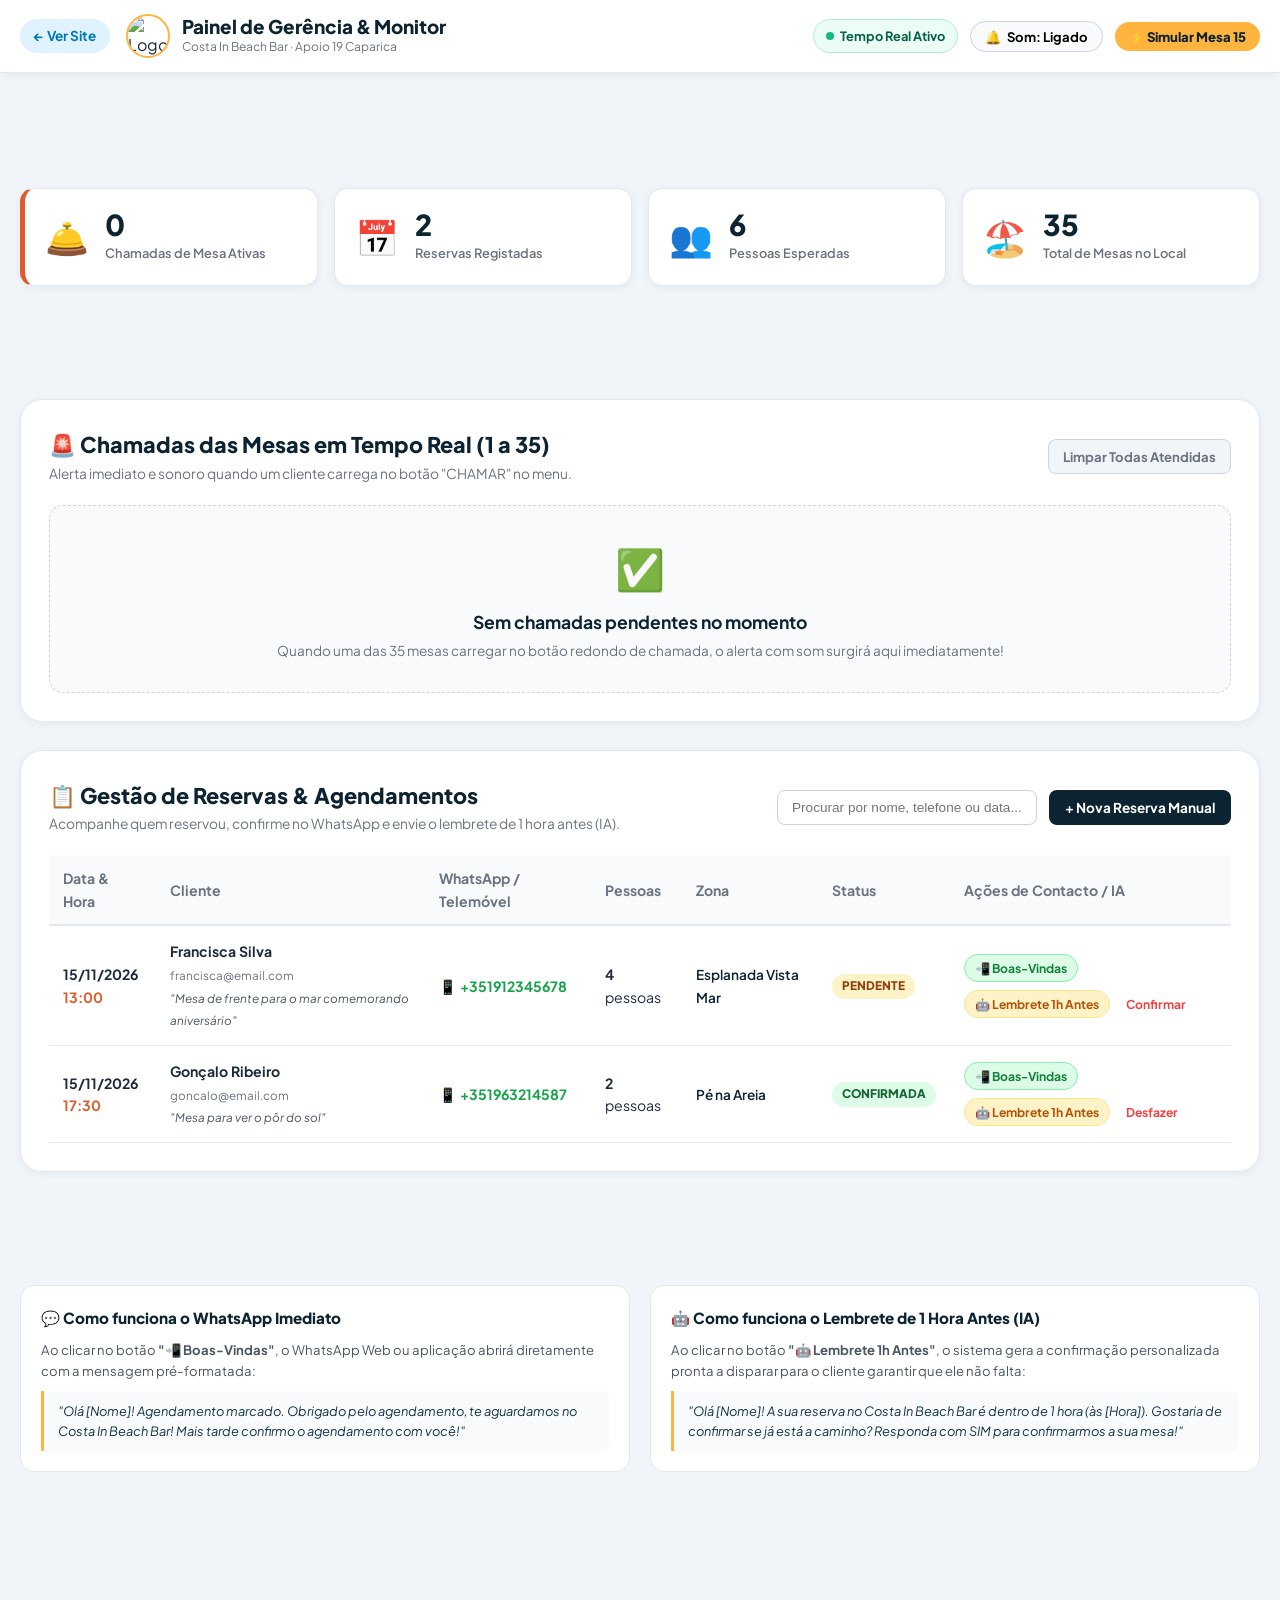
==== admin.html @ 0483ac91 "feat: landing page completa, ementa digital, reservas e painel admin em tempo real" ====
<!DOCTYPE html>
<html lang="pt">
<head>
  <meta charset="UTF-8">
  <meta name="viewport" content="width=device-width, initial-scale=1.0">
  <title>Painel do Gerente | Costa In Beach Bar</title>
  
  <link rel="preconnect" href="https://fonts.googleapis.com">
  <link rel="preconnect" href="https://fonts.gstatic.com" crossorigin>
  <link href="https://fonts.googleapis.com/css2?family=Playfair+Display:wght@700&family=Plus+Jakarta+Sans:wght@400;500;600;700;800&family=Rubik:wght@400;500;600;700&display=swap" rel="stylesheet">
  
  <link rel="stylesheet" href="style.css">
</head>
<body class="admin-body">

  <!-- ===== BARRA SUPERIOR DO ADMIN ===== -->
  <header class="admin-topbar">
    <div class="admin-container topbar-flex">
      <div class="admin-brand">
        <a href="index.html" class="admin-back-link" title="Voltar ao Site Principal">
          &larr; Ver Site
        </a>
        <div class="admin-logo-wrap">
          <img src="https://dyj6gt4964deb.cloudfront.net/images/1d1ddb83-065b-4f1d-8e0c-fffc8f2f9fbe.jpeg" alt="Logo" class="admin-logo">
          <div>
            <h1>Painel de Gerência & Monitor</h1>
            <p>Costa In Beach Bar · Apoio 19 Caparica</p>
          </div>
        </div>
      </div>

      <div class="admin-controls-right">
        <!-- Indicador de Sincronização em Tempo Real -->
        <div class="live-status-pill">
          <span class="live-dot pulse"></span>
          <span>Tempo Real Ativo</span>
        </div>

        <!-- Alternador de Som do Alarme -->
        <button id="btnToggleSound" class="btn-sound-toggle" onclick="toggleAudioAlert()">
          <span id="soundIcon">🔔</span>
          <span id="soundText">Som: Ligado</span>
        </button>

        <!-- Botão Teste Rápido de Mesa -->
        <button class="btn-test-call" onclick="simularChamadaMesa(15)">
          ⚡ Simular Mesa 15
        </button>
      </div>
    </div>
  </header>

  <!-- ===== CONTEÚDO PRINCIPAL DO ADMIN ===== -->
  <main class="admin-main">
    <div class="admin-container">

      <!-- ===== ESTATÍSTICAS RÁPIDAS ===== -->
      <section class="admin-stats-row">
        <div class="stat-card stat-alert-card">
          <div class="stat-card-icon">🛎️</div>
          <div class="stat-card-data">
            <span class="stat-card-value" id="countActiveCalls">0</span>
            <span class="stat-card-title">Chamadas de Mesa Ativas</span>
          </div>
        </div>

        <div class="stat-card">
          <div class="stat-card-icon">📅</div>
          <div class="stat-card-data">
            <span class="stat-card-value" id="countTodayReservations">0</span>
            <span class="stat-card-title">Reservas Registadas</span>
          </div>
        </div>

        <div class="stat-card">
          <div class="stat-card-icon">👥</div>
          <div class="stat-card-data">
            <span class="stat-card-value" id="countTotalPeople">0</span>
            <span class="stat-card-title">Pessoas Esperadas</span>
          </div>
        </div>

        <div class="stat-card">
          <div class="stat-card-icon">🏖️</div>
          <div class="stat-card-data">
            <span class="stat-card-value">35</span>
            <span class="stat-card-title">Total de Mesas no Local</span>
          </div>
        </div>
      </section>

      <!-- ===== MONITOR DE MESAS CHAMANDO EM TEMPO REAL ===== -->
      <section class="admin-section active-calls-section">
        <div class="admin-section-header">
          <div>
            <h2 class="admin-heading">🚨 Chamadas das Mesas em Tempo Real (1 a 35)</h2>
            <p class="admin-subheading">Alerta imediato e sonoro quando um cliente carrega no botão "CHAMAR" no menu.</p>
          </div>
          <button class="btn-clear-all" onclick="limparTodasChamadas()">Limpar Todas Atendidas</button>
        </div>

        <!-- Banner com Chamadas Ativas -->
        <div class="calls-feed" id="callsFeedContainer">
          <!-- Injetado dinamicamente via admin.js -->
          <div class="no-calls-box">
            <span class="no-calls-icon">✅</span>
            <h3>Sem chamadas pendentes no momento</h3>
            <p>Quando uma das 35 mesas carregar no botão redondo de chamada, o alerta com som surgirá aqui imediatamente!</p>
          </div>
        </div>
      </section>

      <!-- ===== GESTÃO DE RESERVAS DOS CLIENTES ===== -->
      <section class="admin-section reservations-section">
        <div class="admin-section-header">
          <div>
            <h2 class="admin-heading">📋 Gestão de Reservas & Agendamentos</h2>
            <p class="admin-subheading">Acompanhe quem reservou, confirme no WhatsApp e envie o lembrete de 1 hora antes (IA).</p>
          </div>
          
          <div class="reservations-actions-bar">
            <input type="text" id="filterReservaInput" placeholder="Procurar por nome, telefone ou data..." class="admin-search-input">
            <button class="btn-primary-admin" onclick="abrirModalNovaReserva()">+ Nova Reserva Manual</button>
          </div>
        </div>

        <div class="reservations-table-wrapper">
          <table class="admin-table">
            <thead>
              <tr>
                <th>Data & Hora</th>
                <th>Cliente</th>
                <th>WhatsApp / Telemóvel</th>
                <th>Pessoas</th>
                <th>Zona</th>
                <th>Status</th>
                <th>Ações de Contacto / IA</th>
              </tr>
            </thead>
            <tbody id="reservasTableBody">
              <!-- Injetado dinamicamente via admin.js -->
            </tbody>
          </table>
        </div>
      </section>

      <!-- ===== INFORMAÇÃO & DICAS DO SISTEMA ===== -->
      <section class="admin-tips-grid">
        <div class="tip-box">
          <h4>💬 Como funciona o WhatsApp Imediato</h4>
          <p>Ao clicar no botão <strong>"📲 Boas-Vindas"</strong>, o WhatsApp Web ou aplicação abrirá diretamente com a mensagem pré-formatada:</p>
          <div class="code-quote">
            "Olá [Nome]! Agendamento marcado. Obrigado pelo agendamento, te aguardamos no Costa In Beach Bar! Mais tarde confirmo o agendamento com você!"
          </div>
        </div>

        <div class="tip-box">
          <h4>🤖 Como funciona o Lembrete de 1 Hora Antes (IA)</h4>
          <p>Ao clicar no botão <strong>"🤖 Lembrete 1h Antes"</strong>, o sistema gera a confirmação personalizada pronta a disparar para o cliente garantir que ele não falta:</p>
          <div class="code-quote">
            "Olá [Nome]! A sua reserva no Costa In Beach Bar é dentro de 1 hora (às [Hora]). Gostaria de confirmar se já está a caminho? Responda com SIM para confirmarmos a sua mesa!"
          </div>
        </div>
      </section>

    </div>
  </main>

  <!-- MODAL: NOVA RESERVA MANUAL -->
  <div class="modal-overlay" id="modalNovaReservaManual">
    <div class="modal-dialog">
      <button class="modal-close-btn" onclick="fecharModalNovaReserva()">&times;</button>
      <div class="modal-header-icon">📝</div>
      <h3 class="modal-title">Registar Reserva Manual (Telefone/Presencial)</h3>
      <p class="modal-subtitle">Adicione os dados do cliente para registar na agenda do Costa In:</p>

      <form id="formManualReserva">
        <div class="form-group">
          <label>Nome do Cliente *</label>
          <input type="text" id="manNome" required placeholder="Ex: Francisca Silva">
        </div>
        <div class="form-row">
          <div class="form-group">
            <label>WhatsApp / Telemóvel *</label>
            <input type="tel" id="manWhatsapp" required placeholder="+351 912 345 678">
          </div>
          <div class="form-group">
            <label>Email (Opcional)</label>
            <input type="email" id="manEmail" placeholder="cliente@email.com">
          </div>
        </div>
        <div class="form-row">
          <div class="form-group">
            <label>Data *</label>
            <input type="date" id="manData" required>
          </div>
          <div class="form-group">
            <label>Hora *</label>
            <input type="time" id="manHora" required value="13:00">
          </div>
        </div>
        <div class="form-row">
          <div class="form-group">
            <label>Nº de Pessoas *</label>
            <input type="number" id="manPessoas" min="1" max="50" value="2" required>
          </div>
          <div class="form-group">
            <label>Zona / Mesa</label>
            <select id="manZona">
              <option value="Esplanada Vista Mar">Esplanada Vista Mar</option>
              <option value="Pé na Areia">Pé na Areia</option>
              <option value="Salão Interior">Salão Interior</option>
            </select>
          </div>
        </div>
        <div class="form-group">
          <label>Observações</label>
          <input type="text" id="manObs" placeholder="Ex: Mesa de canto, aniversário...">
        </div>
        <button type="submit" class="btn btn-confirm-call">Salvar Reserva</button>
      </form>
    </div>
  </div>

  <!-- Scripts -->
  <script src="admin.js"></script>
</body>
</html>
---- style.css ----
/* ============================================================
   Costa In Beach Bar & Club — Design System
   Paleta: Âmbar Dourado (#ffb43f) + Coral Gastronómico (#e05a2b) 
           + Azul Atlântico (#0c2331) + Areia Suave (#fdfbf7)
   ============================================================ */

:root {
  /* Cores Principais */
  --color-amber:        #ffb43f;
  --color-amber-hover:  #e59e2b;
  --color-amber-light:  rgba(255, 180, 63, 0.15);
  --color-coral:        #e05a2b;
  --color-coral-hover:  #c84a1e;
  --color-ocean-deep:   #0c2331;
  --color-ocean-dark:   #123547;
  --color-ocean-blue:   #0077b6;
  --color-sand:         #fdfbf7;
  --color-sand-alt:     #f4efe6;
  --color-sand-border:  #e8dfd3;
  --color-uber:         #06c167;
  --color-uber-hover:   #05a356;
  --color-danger:       #ef4444;
  --color-success:      #10b981;
  
  /* Textos */
  --text-primary:       #111827;
  --text-secondary:     #4b5563;
  --text-muted:         #6b7280;
  --text-light:         #ffffff;

  /* Tipografia */
  --font-serif:         'Playfair Display', Georgia, serif;
  --font-sans:          'Plus Jakarta Sans', 'Rubik', sans-serif;

  /* Sombras & Raios */
  --radius-sm:          8px;
  --radius-md:          14px;
  --radius-lg:          22px;
  --radius-pill:        9999px;
  --shadow-sm:          0 2px 8px rgba(12, 35, 49, 0.06);
  --shadow-md:          0 8px 24px rgba(12, 35, 49, 0.08);
  --shadow-lg:          0 16px 40px rgba(12, 35, 49, 0.12);
  --shadow-glow:        0 0 25px rgba(255, 180, 63, 0.45);

  --transition-fast:    0.2s ease;
  --transition-normal:  0.3s cubic-bezier(0.16, 1, 0.3, 1);
}

/* ============================================================
   RESET & BASE
   ============================================================ */
* {
  margin: 0;
  padding: 0;
  box-sizing: border-box;
}

html {
  scroll-behavior: smooth;
  font-size: 16px;
}

body {
  font-family: var(--font-sans);
  background-color: var(--color-sand);
  color: var(--text-primary);
  line-height: 1.6;
  -webkit-font-smoothing: antialiased;
}

.container {
  max-width: 1200px;
  margin: 0 auto;
  padding: 0 20px;
}

img {
  max-width: 100%;
  display: block;
}

a {
  text-decoration: none;
  color: inherit;
  transition: var(--transition-fast);
}

button {
  cursor: pointer;
  border: none;
  font-family: inherit;
  transition: var(--transition-fast);
}

/* ============================================================
   TOP ANNOUNCEMENT: UBER EATS
   ============================================================ */
.top-announcement {
  background: linear-gradient(90deg, #0c2331 0%, #173847 100%);
  color: var(--text-light);
  font-size: 0.85rem;
  padding: 8px 0;
  border-bottom: 2px solid var(--color-uber);
}

.announcement-content {
  display: flex;
  align-items: center;
  justify-content: center;
  flex-wrap: wrap;
  gap: 12px;
  text-align: center;
}

.delivery-badge {
  background: var(--color-uber);
  color: #ffffff;
  font-weight: 800;
  padding: 2px 10px;
  border-radius: var(--radius-pill);
  font-size: 0.75rem;
  letter-spacing: 0.5px;
}

.btn-ubereats-sm {
  background: rgba(255, 255, 255, 0.15);
  color: #ffffff;
  padding: 3px 12px;
  border-radius: var(--radius-pill);
  font-weight: 600;
  border: 1px solid rgba(255, 255, 255, 0.25);
}

.btn-ubereats-sm:hover {
  background: var(--color-uber);
  color: #ffffff;
}

/* ============================================================
   NAVBAR
   ============================================================ */
.navbar {
  position: sticky;
  top: 0;
  z-index: 1000;
  background: rgba(253, 251, 247, 0.95);
  backdrop-filter: blur(12px);
  border-bottom: 1px solid var(--color-sand-border);
  box-shadow: var(--shadow-sm);
  transition: var(--transition-fast);
}

.nav-container {
  display: flex;
  align-items: center;
  justify-content: space-between;
  height: 74px;
}

.nav-logo {
  display: flex;
  align-items: center;
  gap: 12px;
}

.logo-img {
  width: 50px;
  height: 50px;
  border-radius: 50%;
  object-fit: cover;
  border: 2px solid var(--color-amber);
  box-shadow: 0 2px 6px rgba(0,0,0,0.1);
}

.logo-text {
  display: flex;
  flex-direction: column;
}

.brand-title {
  font-family: var(--font-serif);
  font-size: 1.35rem;
  font-weight: 800;
  color: var(--color-ocean-deep);
  line-height: 1.1;
}

.brand-sub {
  font-size: 0.72rem;
  font-weight: 700;
  color: var(--color-coral);
  letter-spacing: 1px;
  text-transform: uppercase;
}

.nav-links {
  display: flex;
  align-items: center;
  gap: 24px;
}

.nav-links a {
  font-weight: 600;
  font-size: 0.92rem;
  color: var(--text-secondary);
}

.nav-links a:hover {
  color: var(--color-coral);
}

.nav-actions {
  display: flex;
  align-items: center;
  gap: 12px;
}

.btn-admin-link {
  display: flex;
  align-items: center;
  gap: 6px;
  background: var(--color-sand-alt);
  border: 1px solid var(--color-sand-border);
  padding: 8px 12px;
  border-radius: var(--radius-pill);
  font-size: 0.85rem;
  font-weight: 700;
  color: var(--color-ocean-dark);
}

.btn-admin-link:hover {
  background: var(--color-amber-light);
  border-color: var(--color-amber);
}

.mobile-menu-btn {
  display: none;
  flex-direction: column;
  gap: 5px;
  background: transparent;
  padding: 6px;
}

.mobile-menu-btn span {
  display: block;
  width: 24px;
  height: 3px;
  background: var(--color-ocean-deep);
  border-radius: 2px;
  transition: var(--transition-fast);
}

.mobile-drawer {
  display: none;
  flex-direction: column;
  padding: 20px;
  background: var(--color-sand);
  border-bottom: 2px solid var(--color-amber);
}

.mobile-drawer.open {
  display: flex;
}

.mobile-link {
  padding: 12px 0;
  font-size: 1rem;
  font-weight: 600;
  border-bottom: 1px solid var(--color-sand-border);
}

.mobile-link.uber-highlight {
  color: var(--color-uber);
  font-weight: 800;
}

.mobile-link.admin-nav-link {
  color: var(--color-ocean-blue);
}

/* ============================================================
   HERO SECTION
   ============================================================ */
.hero {
  position: relative;
  min-height: 85vh;
  display: flex;
  align-items: center;
  background: url('https://dyj6gt4964deb.cloudfront.net/images/16230ac9-dcb9-4224-a988-2d61c60b96ae.jpeg') center/cover no-repeat;
  color: var(--text-light);
  padding: 80px 0 60px;
}

.hero-overlay {
  position: absolute;
  top: 0; left: 0; right: 0; bottom: 0;
  background: linear-gradient(135deg, rgba(12, 35, 49, 0.88) 0%, rgba(18, 53, 71, 0.72) 60%, rgba(224, 90, 43, 0.45) 100%);
}

.hero-content {
  position: relative;
  z-index: 2;
  max-width: 860px;
}

.hero-tag {
  display: inline-flex;
  align-items: center;
  gap: 8px;
  background: rgba(255, 180, 63, 0.2);
  border: 1px solid var(--color-amber);
  color: var(--color-amber);
  padding: 6px 16px;
  border-radius: var(--radius-pill);
  font-size: 0.82rem;
  font-weight: 700;
  text-transform: uppercase;
  letter-spacing: 1px;
  margin-bottom: 20px;
  backdrop-filter: blur(8px);
}

.pulse-dot {
  width: 8px;
  height: 8px;
  background: var(--color-amber);
  border-radius: 50%;
  animation: pulse 1.8s infinite;
}

@keyframes pulse {
  0% { transform: scale(0.9); opacity: 0.7; }
  50% { transform: scale(1.3); opacity: 1; }
  100% { transform: scale(0.9); opacity: 0.7; }
}

.hero-title {
  font-family: var(--font-serif);
  font-size: 3.2rem;
  font-weight: 800;
  line-height: 1.15;
  margin-bottom: 20px;
  text-shadow: 0 3px 12px rgba(0,0,0,0.4);
}

.hero-desc {
  font-size: 1.18rem;
  line-height: 1.6;
  color: #f1f5f9;
  margin-bottom: 34px;
  max-width: 720px;
  text-shadow: 0 1px 4px rgba(0,0,0,0.3);
}

.hero-buttons {
  display: flex;
  align-items: center;
  flex-wrap: wrap;
  gap: 16px;
  margin-bottom: 50px;
}

.btn {
  display: inline-flex;
  align-items: center;
  justify-content: center;
  gap: 8px;
  padding: 13px 26px;
  font-size: 0.95rem;
  font-weight: 700;
  border-radius: var(--radius-pill);
  transition: var(--transition-normal);
}

.btn-primary {
  background: var(--color-amber);
  color: var(--color-ocean-deep);
  box-shadow: 0 4px 14px rgba(255, 180, 63, 0.4);
}

.btn-primary:hover {
  background: var(--color-amber-hover);
  transform: translateY(-2px);
}

.btn-hero-primary {
  background: var(--color-amber);
  color: var(--color-ocean-deep);
  font-size: 1.05rem;
  padding: 15px 32px;
  box-shadow: var(--shadow-glow);
}

.btn-hero-primary:hover {
  background: #ffc466;
  transform: translateY(-3px);
}

.btn-hero-secondary {
  background: rgba(255, 255, 255, 0.15);
  color: #ffffff;
  border: 1px solid rgba(255, 255, 255, 0.4);
  backdrop-filter: blur(8px);
}

.btn-hero-secondary:hover {
  background: rgba(255, 255, 255, 0.3);
  transform: translateY(-2px);
}

.btn-hero-uber {
  background: var(--color-uber);
  color: #ffffff;
  padding: 14px 26px;
  box-shadow: 0 4px 16px rgba(6, 193, 103, 0.4);
}

.btn-hero-uber:hover {
  background: var(--color-uber-hover);
  transform: translateY(-2px);
}

/* Quick Highlights Stats */
.hero-stats {
  display: flex;
  align-items: center;
  flex-wrap: wrap;
  gap: 24px;
  padding: 20px 24px;
  background: rgba(12, 35, 49, 0.7);
  backdrop-filter: blur(12px);
  border-radius: var(--radius-md);
  border: 1px solid rgba(255, 255, 255, 0.15);
  max-width: 820px;
}

.stat-item {
  display: flex;
  flex-direction: column;
}

.stat-number {
  font-size: 1.5rem;
  font-weight: 800;
  color: var(--color-amber);
  line-height: 1.1;
}

.stat-label {
  font-size: 0.78rem;
  color: #cbd5e1;
  font-weight: 600;
}

.stat-divider {
  width: 1px;
  height: 35px;
  background: rgba(255, 255, 255, 0.15);
}

/* ============================================================
   SEÇÕES GERAIS (Badges & Títulos)
   ============================================================ */
section {
  padding: 85px 0;
}

.section-badge {
  display: inline-block;
  background: var(--color-amber-light);
  color: var(--color-coral);
  font-weight: 800;
  font-size: 0.78rem;
  letter-spacing: 1.5px;
  padding: 4px 14px;
  border-radius: var(--radius-pill);
  margin-bottom: 12px;
}

.section-badge.badge-light {
  background: rgba(255, 180, 63, 0.25);
  color: var(--color-amber);
}

.section-title {
  font-family: var(--font-serif);
  font-size: 2.35rem;
  font-weight: 800;
  color: var(--color-ocean-deep);
  line-height: 1.2;
  margin-bottom: 14px;
}

.section-subtitle {
  font-size: 1.05rem;
  color: var(--text-secondary);
  max-width: 600px;
  margin: 0 auto;
}

.text-center {
  text-align: center;
}

/* ============================================================
   QUEM SOMOS NÓS
   ============================================================ */
.about-section {
  background: #ffffff;
}

.about-grid {
  display: grid;
  grid-template-columns: 1.1fr 0.9fr;
  gap: 50px;
  align-items: center;
}

.about-lead {
  font-size: 1.12rem;
  color: var(--color-ocean-dark);
  font-weight: 600;
  margin-bottom: 16px;
  line-height: 1.6;
}

.about-paragraph {
  font-size: 0.98rem;
  color: var(--text-secondary);
  margin-bottom: 16px;
}

.about-features {
  display: flex;
  flex-direction: column;
  gap: 16px;
  margin-top: 26px;
}

.feature-item {
  display: flex;
  align-items: flex-start;
  gap: 14px;
}

.feature-icon {
  font-size: 1.8rem;
  background: var(--color-sand);
  padding: 8px 12px;
  border-radius: var(--radius-md);
  border: 1px solid var(--color-sand-border);
}

.feature-item h4 {
  font-size: 1rem;
  font-weight: 700;
  color: var(--color-ocean-deep);
  margin-bottom: 2px;
}

.feature-item p {
  font-size: 0.88rem;
  color: var(--text-secondary);
}

.about-visual-col {
  display: flex;
  flex-direction: column;
  gap: 16px;
}

.about-card-banner {
  position: relative;
  border-radius: var(--radius-lg);
  overflow: hidden;
  box-shadow: var(--shadow-lg);
}

.about-main-photo {
  width: 100%;
  height: 320px;
  object-fit: cover;
  transition: transform 0.5s ease;
}

.about-card-banner:hover .about-main-photo {
  transform: scale(1.03);
}

.experience-badge {
  position: absolute;
  bottom: 16px;
  right: 16px;
  background: rgba(12, 35, 49, 0.9);
  backdrop-filter: blur(8px);
  color: #ffffff;
  padding: 12px 18px;
  border-radius: var(--radius-md);
  border: 1px solid var(--color-amber);
  display: flex;
  align-items: center;
  gap: 10px;
}

.badge-big {
  font-size: 2rem;
  font-weight: 800;
  color: var(--color-amber);
  line-height: 1;
}

.badge-text {
  font-size: 0.8rem;
  font-weight: 700;
  line-height: 1.2;
}

.about-mini-cards {
  display: grid;
  grid-template-columns: repeat(3, 1fr);
  gap: 12px;
}

.mini-card {
  background: var(--color-sand);
  border-radius: var(--radius-md);
  overflow: hidden;
  border: 1px solid var(--color-sand-border);
  text-align: center;
  box-shadow: var(--shadow-sm);
}

.mini-card img {
  width: 100%;
  height: 90px;
  object-fit: cover;
}

.mini-card span {
  display: block;
  font-size: 0.8rem;
  font-weight: 700;
  color: var(--color-ocean-deep);
  padding: 8px 4px;
}

/* ============================================================
   NOSSOS SERVIÇOS & EXPERIÊNCIAS
   ============================================================ */
.services-section {
  background: var(--color-sand-alt);
}

.services-grid {
  display: grid;
  grid-template-columns: repeat(auto-fit, minmax(260px, 1fr));
  gap: 24px;
  margin-top: 45px;
}

.service-card {
  background: #ffffff;
  border-radius: var(--radius-lg);
  overflow: hidden;
  box-shadow: var(--shadow-md);
  display: flex;
  flex-direction: column;
  border: 1px solid var(--color-sand-border);
  transition: transform var(--transition-normal), box-shadow var(--transition-normal);
}

.service-card:hover {
  transform: translateY(-6px);
  box-shadow: var(--shadow-lg);
}

.service-img-wrap {
  position: relative;
  height: 190px;
  overflow: hidden;
}

.service-img-wrap img {
  width: 100%;
  height: 100%;
  object-fit: cover;
  transition: transform 0.5s ease;
}

.service-card:hover .service-img-wrap img {
  transform: scale(1.06);
}

.service-tag {
  position: absolute;
  top: 12px;
  left: 12px;
  background: rgba(12, 35, 49, 0.85);
  color: #ffffff;
  font-size: 0.75rem;
  font-weight: 700;
  padding: 4px 10px;
  border-radius: var(--radius-pill);
  backdrop-filter: blur(4px);
}

.service-tag.uber-tag {
  background: var(--color-uber);
  color: #ffffff;
}

.service-info {
  padding: 22px;
  display: flex;
  flex-direction: column;
  flex: 1;
}

.service-info h3 {
  font-size: 1.15rem;
  font-weight: 800;
  color: var(--color-ocean-deep);
  margin-bottom: 8px;
}

.service-info p {
  font-size: 0.9rem;
  color: var(--text-secondary);
  margin-bottom: 16px;
  flex: 1;
}

.service-link {
  font-weight: 700;
  font-size: 0.9rem;
  color: var(--color-coral);
}

.service-link:hover {
  color: var(--color-coral-hover);
  text-decoration: underline;
}

.service-link.uber-green-link {
  color: var(--color-uber);
}

/* ============================================================
   EMENTA DIGITAL / MENU
   ============================================================ */
.menu-section {
  background: #ffffff;
}

.menu-search-wrapper {
  max-width: 580px;
  margin: 28px auto 20px;
}

.search-input-box {
  position: relative;
  display: flex;
  align-items: center;
}

.search-icon {
  position: absolute;
  left: 16px;
  font-size: 1.1rem;
}

.search-input-box input {
  width: 100%;
  padding: 14px 16px 14px 46px;
  border-radius: var(--radius-pill);
  border: 2px solid var(--color-sand-border);
  background: var(--color-sand);
  font-size: 0.95rem;
  font-family: inherit;
  transition: var(--transition-fast);
}

.search-input-box input:focus {
  outline: none;
  border-color: var(--color-amber);
  background: #ffffff;
  box-shadow: 0 0 0 4px var(--color-amber-light);
}

.category-scroll-container {
  overflow-x: auto;
  padding: 10px 0 20px;
  margin-bottom: 25px;
}

.category-tabs {
  display: flex;
  gap: 10px;
  justify-content: flex-start;
  min-width: max-content;
  padding: 0 4px;
}

.cat-pill {
  padding: 10px 20px;
  border-radius: var(--radius-pill);
  background: var(--color-sand);
  border: 1px solid var(--color-sand-border);
  color: var(--text-secondary);
  font-weight: 700;
  font-size: 0.88rem;
  white-space: nowrap;
}

.cat-pill:hover {
  background: var(--color-sand-alt);
  color: var(--color-ocean-deep);
}

.cat-pill.active {
  background: var(--color-ocean-deep);
  color: #ffffff;
  border-color: var(--color-ocean-deep);
  box-shadow: var(--shadow-sm);
}

.menu-grid {
  display: grid;
  grid-template-columns: repeat(auto-fill, minmax(320px, 1fr));
  gap: 22px;
}

.menu-item-card {
  background: #ffffff;
  border: 1px solid var(--color-sand-border);
  border-radius: var(--radius-md);
  padding: 16px;
  display: flex;
  gap: 16px;
  box-shadow: var(--shadow-sm);
  transition: transform var(--transition-fast), border-color var(--transition-fast);
}

.menu-item-card:hover {
  transform: translateY(-3px);
  border-color: var(--color-amber);
  box-shadow: var(--shadow-md);
}

.menu-item-img {
  width: 90px;
  height: 90px;
  border-radius: var(--radius-sm);
  object-fit: cover;
  flex-shrink: 0;
  background: var(--color-sand-alt);
}

.menu-item-details {
  display: flex;
  flex-direction: column;
  justify-content: space-between;
  flex: 1;
}

.menu-item-top {
  display: flex;
  justify-content: space-between;
  align-items: flex-start;
  gap: 8px;
}

.menu-item-title {
  font-size: 1.02rem;
  font-weight: 700;
  color: var(--color-ocean-deep);
  line-height: 1.25;
}

.menu-item-price {
  font-weight: 800;
  color: var(--color-coral);
  font-size: 1.05rem;
  white-space: nowrap;
}

.menu-item-desc {
  font-size: 0.84rem;
  color: var(--text-secondary);
  margin-top: 4px;
  line-height: 1.4;
}

.menu-item-footer {
  display: flex;
  align-items: center;
  justify-content: space-between;
  margin-top: 8px;
}

.menu-item-tag {
  font-size: 0.72rem;
  font-weight: 700;
  background: var(--color-sand-alt);
  color: var(--color-ocean-dark);
  padding: 2px 8px;
  border-radius: var(--radius-pill);
}

/* ============================================================
   UBER EATS BANNER
   ============================================================ */
.ubereats-banner-section {
  background: var(--color-sand);
  padding: 50px 0;
}

.ubereats-box {
  background: linear-gradient(135deg, #0c2331 0%, #173847 60%, #06c167 150%);
  color: #ffffff;
  border-radius: var(--radius-lg);
  padding: 45px;
  display: flex;
  align-items: center;
  justify-content: space-between;
  flex-wrap: wrap;
  gap: 30px;
  box-shadow: var(--shadow-lg);
  border: 2px solid rgba(6, 193, 103, 0.4);
}

.ubereats-text {
  max-width: 650px;
}

.uber-badge-inline {
  display: inline-flex;
  align-items: center;
  gap: 6px;
  background: rgba(6, 193, 103, 0.25);
  color: var(--color-uber);
  border: 1px solid var(--color-uber);
  padding: 4px 14px;
  border-radius: var(--radius-pill);
  font-size: 0.76rem;
  font-weight: 800;
  margin-bottom: 12px;
}

.uber-dot {
  width: 8px;
  height: 8px;
  background: var(--color-uber);
  border-radius: 50%;
}

.ubereats-text h2 {
  font-family: var(--font-serif);
  font-size: 2.1rem;
  font-weight: 800;
  margin-bottom: 10px;
}

.ubereats-text p {
  font-size: 1rem;
  color: #e2e8f0;
  margin-bottom: 18px;
}

.uber-perks {
  display: flex;
  flex-wrap: wrap;
  gap: 16px;
  font-size: 0.88rem;
  font-weight: 700;
  color: var(--color-amber);
}

.btn-uber-big {
  background: #ffffff;
  color: #000000;
  padding: 18px 32px;
  border-radius: var(--radius-pill);
  display: inline-flex;
  align-items: center;
  gap: 12px;
  font-size: 1.05rem;
  font-weight: 800;
  box-shadow: 0 6px 20px rgba(0,0,0,0.25);
  transition: transform var(--transition-fast), background var(--transition-fast);
}

.btn-uber-big:hover {
  background: var(--color-uber);
  color: #ffffff;
  transform: translateY(-3px);
}

.uber-logo-svg {
  height: 24px;
}

/* ============================================================
   RESERVAS
   ============================================================ */
.reservation-section {
  background: var(--color-ocean-deep);
  color: #ffffff;
  position: relative;
  overflow: hidden;
}

.reservation-wrapper {
  display: grid;
  grid-template-columns: 1fr 1.1fr;
  gap: 50px;
  align-items: center;
}

.reservation-title {
  font-family: var(--font-serif);
  font-size: 2.4rem;
  font-weight: 800;
  color: #ffffff;
  margin-bottom: 16px;
  line-height: 1.15;
}

.reservation-desc {
  font-size: 1.02rem;
  color: #cbd5e1;
  margin-bottom: 30px;
}

.reservation-perks-list {
  display: flex;
  flex-direction: column;
  gap: 18px;
}

.r-perk {
  display: flex;
  align-items: flex-start;
  gap: 14px;
}

.r-icon {
  font-size: 1.8rem;
  background: rgba(255, 255, 255, 0.1);
  padding: 8px 12px;
  border-radius: var(--radius-md);
}

.r-perk strong {
  display: block;
  font-size: 1rem;
  color: var(--color-amber);
  margin-bottom: 2px;
}

.r-perk p {
  font-size: 0.88rem;
  color: #94a3b8;
}

/* Formulário de Reserva */
.reservation-form {
  background: #ffffff;
  color: var(--text-primary);
  padding: 36px;
  border-radius: var(--radius-lg);
  box-shadow: var(--shadow-lg);
  border: 2px solid var(--color-amber);
}

.form-title {
  font-family: var(--font-serif);
  font-size: 1.5rem;
  font-weight: 800;
  color: var(--color-ocean-deep);
  margin-bottom: 20px;
}

.form-group {
  margin-bottom: 16px;
  display: flex;
  flex-direction: column;
}

.form-row {
  display: grid;
  grid-template-columns: 1fr 1fr;
  gap: 14px;
}

.form-group label {
  font-size: 0.85rem;
  font-weight: 700;
  color: var(--color-ocean-deep);
  margin-bottom: 6px;
}

.form-group input,
.form-group select,
.form-group textarea {
  padding: 12px 14px;
  border: 1.5px solid var(--color-sand-border);
  border-radius: var(--radius-sm);
  font-size: 0.92rem;
  font-family: inherit;
  background: var(--color-sand);
  transition: border-color var(--transition-fast);
}

.form-group input:focus,
.form-group select:focus,
.form-group textarea:focus {
  outline: none;
  border-color: var(--color-amber);
  background: #ffffff;
  box-shadow: 0 0 0 3px var(--color-amber-light);
}

.field-hint {
  font-size: 0.72rem;
  color: var(--text-muted);
  margin-top: 4px;
}

.btn-submit-reserva {
  width: 100%;
  padding: 16px;
  background: var(--color-amber);
  color: var(--color-ocean-deep);
  font-size: 1.05rem;
  font-weight: 800;
  border-radius: var(--radius-pill);
  box-shadow: 0 4px 14px rgba(255, 180, 63, 0.4);
  margin-top: 8px;
}

.btn-submit-reserva:hover {
  background: var(--color-amber-hover);
  transform: translateY(-2px);
}

.form-footer-notice {
  font-size: 0.75rem;
  color: var(--text-muted);
  text-align: center;
  margin-top: 10px;
}

/* ============================================================
   LOCALIZAÇÃO, MAPA & WI-FI
   ============================================================ */
.location-section {
  background: #ffffff;
}

.location-grid {
  display: grid;
  grid-template-columns: repeat(auto-fit, minmax(300px, 1fr));
  gap: 24px;
}

.location-card {
  background: var(--color-sand);
  padding: 30px;
  border-radius: var(--radius-lg);
  border: 1px solid var(--color-sand-border);
  box-shadow: var(--shadow-sm);
  display: flex;
  flex-direction: column;
}

.location-icon {
  font-size: 2rem;
  margin-bottom: 12px;
}

.location-card h3 {
  font-size: 1.25rem;
  font-weight: 800;
  color: var(--color-ocean-deep);
  margin-bottom: 10px;
}

.location-address {
  font-size: 0.92rem;
  color: var(--text-secondary);
  margin-bottom: 20px;
  line-height: 1.5;
}

.btn-outline-map {
  display: inline-block;
  padding: 10px 18px;
  border: 1.5px solid var(--color-ocean-deep);
  border-radius: var(--radius-pill);
  font-weight: 700;
  font-size: 0.88rem;
  color: var(--color-ocean-deep);
  align-self: flex-start;
  margin-top: auto;
}

.btn-outline-map:hover {
  background: var(--color-ocean-deep);
  color: #ffffff;
}

/* Card Especial do Wi-Fi */
.wifi-highlight-card {
  background: linear-gradient(135deg, #fef8f0 0%, #faecd7 100%);
  border: 2px dashed var(--color-amber);
}

.wifi-box {
  background: #ffffff;
  padding: 14px 18px;
  border-radius: var(--radius-md);
  margin: 14px 0;
  border: 1px solid var(--color-sand-border);
  display: flex;
  align-items: center;
  justify-content: space-between;
  gap: 10px;
}

.wifi-label {
  font-size: 0.8rem;
  font-weight: 700;
  color: var(--text-muted);
}

.wifi-code {
  font-size: 1.25rem;
  font-weight: 800;
  color: var(--color-coral);
  letter-spacing: 1px;
}

.btn-copy-wifi {
  background: var(--color-amber);
  color: var(--color-ocean-deep);
  padding: 6px 12px;
  border-radius: var(--radius-sm);
  font-size: 0.8rem;
  font-weight: 700;
}

.btn-copy-wifi:hover {
  background: var(--color-amber-hover);
}

.wifi-copied-msg {
  display: none;
  font-size: 0.8rem;
  font-weight: 700;
  color: var(--color-success);
}

.hours-list {
  list-style: none;
  font-size: 0.92rem;
  color: var(--text-secondary);
  display: flex;
  flex-direction: column;
  gap: 8px;
}

.hours-list li {
  display: flex;
  justify-content: space-between;
}

.kitchen-note {
  margin-top: 10px;
  font-size: 0.8rem;
  color: var(--color-coral);
  font-weight: 700;
}

/* ============================================================
   RODAPÉ PRINCIPAL
   ============================================================ */
.footer-main {
  background: var(--color-ocean-deep);
  color: #ffffff;
  padding-top: 60px;
}

.footer-container {
  display: grid;
  grid-template-columns: 1.5fr 1fr 1fr;
  gap: 40px;
  padding-bottom: 40px;
  border-bottom: 1px solid rgba(255, 255, 255, 0.1);
}

.footer-logo {
  display: flex;
  align-items: center;
  gap: 14px;
}

.footer-logo-img {
  width: 60px;
  height: 60px;
  border-radius: 50%;
  border: 2px solid var(--color-amber);
}

.footer-logo h3 {
  font-family: var(--font-serif);
  font-size: 1.3rem;
  font-weight: 800;
  color: #ffffff;
}

.footer-logo p {
  font-size: 0.84rem;
  color: #94a3b8;
}

.footer-links h4,
.footer-admin-box h4 {
  font-size: 1rem;
  font-weight: 800;
  color: var(--color-amber);
  margin-bottom: 14px;
}

.footer-links ul {
  list-style: none;
  display: flex;
  flex-direction: column;
  gap: 8px;
}

.footer-links a {
  color: #cbd5e1;
  font-size: 0.88rem;
}

.footer-links a:hover {
  color: var(--color-amber);
}

.footer-admin-box p {
  font-size: 0.84rem;
  color: #94a3b8;
  margin-bottom: 12px;
}

.btn-footer-admin {
  display: inline-flex;
  align-items: center;
  gap: 8px;
  background: rgba(255, 255, 255, 0.1);
  color: #ffffff;
  padding: 10px 18px;
  border-radius: var(--radius-pill);
  font-size: 0.85rem;
  font-weight: 700;
  border: 1px solid rgba(255, 255, 255, 0.2);
}

.btn-footer-admin:hover {
  background: var(--color-amber);
  color: var(--color-ocean-deep);
  border-color: var(--color-amber);
}

.footer-bottom {
  background: #081720;
  padding: 18px 0;
  font-size: 0.8rem;
  color: #64748b;
}

.footer-bottom-flex {
  display: flex;
  justify-content: space-between;
  align-items: center;
  flex-wrap: wrap;
  gap: 12px;
}

/* ============================================================
   BOTÃO FLUTUANTE REDONDO: "CHAMAR GARÇOM"
   ============================================================ */
.floating-call-container {
  position: fixed;
  bottom: 28px;
  right: 28px;
  z-index: 999;
}

.btn-round-call {
  position: relative;
  width: 74px;
  height: 74px;
  border-radius: 50%;
  background: linear-gradient(135deg, #ffb43f 0%, #e05a2b 100%);
  color: #ffffff;
  display: flex;
  flex-direction: column;
  align-items: center;
  justify-content: center;
  box-shadow: 0 10px 25px rgba(224, 90, 43, 0.5);
  transition: transform 0.25s cubic-bezier(0.175, 0.885, 0.32, 1.275);
}

.btn-round-call:hover {
  transform: scale(1.1);
}

.bell-wave {
  position: absolute;
  top: -6px; left: -6px; right: -6px; bottom: -6px;
  border-radius: 50%;
  border: 2px solid var(--color-amber);
  animation: bellPulse 2s infinite;
  pointer-events: none;
}

@keyframes bellPulse {
  0% { transform: scale(1); opacity: 0.9; }
  100% { transform: scale(1.4); opacity: 0; }
}

.call-icon {
  font-size: 1.6rem;
  line-height: 1;
}

.call-text {
  font-size: 0.62rem;
  font-weight: 900;
  letter-spacing: 0.8px;
  margin-top: 2px;
}

/* ============================================================
   MODAIS
   ============================================================ */
.modal-overlay {
  display: none;
  position: fixed;
  top: 0; left: 0; right: 0; bottom: 0;
  background: rgba(12, 35, 49, 0.75);
  backdrop-filter: blur(6px);
  z-index: 2000;
  align-items: center;
  justify-content: center;
  padding: 20px;
}

.modal-dialog {
  background: #ffffff;
  width: 100%;
  max-width: 520px;
  border-radius: var(--radius-lg);
  padding: 30px;
  box-shadow: var(--shadow-lg);
  position: relative;
  max-height: 90vh;
  overflow-y: auto;
  text-align: center;
  border: 2px solid var(--color-amber);
}

.modal-close-btn {
  position: absolute;
  top: 16px;
  right: 18px;
  font-size: 1.8rem;
  background: transparent;
  color: var(--text-muted);
  line-height: 1;
}

.modal-close-btn:hover {
  color: var(--color-coral);
}

.modal-header-icon {
  font-size: 2.5rem;
  margin-bottom: 8px;
}

.modal-title {
  font-family: var(--font-serif);
  font-size: 1.45rem;
  font-weight: 800;
  color: var(--color-ocean-deep);
  margin-bottom: 6px;
}

.modal-subtitle {
  font-size: 0.9rem;
  color: var(--text-secondary);
  margin-bottom: 20px;
}

/* Seletor de Mesas (1 a 35) */
.modal-label {
  display: block;
  font-size: 0.85rem;
  font-weight: 700;
  color: var(--color-ocean-deep);
  margin-bottom: 10px;
  text-align: left;
}

.table-grid {
  display: grid;
  grid-template-columns: repeat(7, 1fr);
  gap: 6px;
  max-height: 180px;
  overflow-y: auto;
  padding: 8px;
  background: var(--color-sand);
  border-radius: var(--radius-md);
  border: 1px solid var(--color-sand-border);
  margin-bottom: 12px;
}

.table-chip {
  padding: 8px 4px;
  background: #ffffff;
  border: 1.5px solid var(--color-sand-border);
  border-radius: var(--radius-sm);
  font-size: 0.85rem;
  font-weight: 700;
  color: var(--color-ocean-deep);
}

.table-chip:hover {
  border-color: var(--color-amber);
  background: var(--color-sand-alt);
}

.table-chip.selected {
  background: var(--color-amber);
  color: var(--color-ocean-deep);
  border-color: var(--color-coral);
  box-shadow: 0 0 10px rgba(255, 180, 63, 0.6);
}

.table-selected-display {
  font-size: 0.95rem;
  font-weight: 800;
  color: var(--color-coral);
  margin-bottom: 16px;
}

.modal-reason-group {
  text-align: left;
}

.modal-select {
  width: 100%;
  padding: 12px;
  border-radius: var(--radius-sm);
  border: 1.5px solid var(--color-sand-border);
  font-size: 0.95rem;
  font-family: inherit;
  background: var(--color-sand);
}

.btn-confirm-call {
  width: 100%;
  padding: 15px;
  background: linear-gradient(135deg, #ffb43f 0%, #e05a2b 100%);
  color: #ffffff;
  font-weight: 800;
  font-size: 1.05rem;
  border-radius: var(--radius-pill);
  box-shadow: 0 6px 18px rgba(224, 90, 43, 0.4);
  margin-top: 14px;
}

.btn-confirm-call:hover {
  transform: translateY(-2px);
}

.call-success-box {
  padding: 20px 0;
}

.success-checkmark {
  font-size: 3rem;
  display: block;
  margin-bottom: 10px;
}

.call-success-box h4 {
  font-size: 1.3rem;
  font-weight: 800;
  color: var(--color-success);
  margin-bottom: 8px;
}

.btn-close-success {
  background: var(--color-ocean-deep);
  color: #ffffff;
  padding: 10px 24px;
  border-radius: var(--radius-pill);
  font-weight: 700;
  margin-top: 16px;
}

/* Modal Confirmação de Reserva */
.reserva-summary-box {
  background: var(--color-sand);
  border-radius: var(--radius-md);
  padding: 16px;
  border: 1px solid var(--color-sand-border);
  margin: 16px 0;
  text-align: left;
  font-size: 0.9rem;
}

.reserva-summary-box p {
  margin-bottom: 6px;
}

.whatsapp-prompt-box {
  background: #f0fdf4;
  border: 1.5px dashed var(--color-success);
  border-radius: var(--radius-md);
  padding: 16px;
  margin-bottom: 16px;
}

.whatsapp-note {
  font-size: 0.88rem;
  font-weight: 600;
  color: #166534;
  margin-bottom: 12px;
}

.btn-whatsapp-direct {
  display: inline-flex;
  align-items: center;
  justify-content: center;
  gap: 8px;
  background: #25D366;
  color: #ffffff;
  padding: 12px 20px;
  border-radius: var(--radius-pill);
  font-weight: 800;
  font-size: 0.95rem;
  box-shadow: 0 4px 12px rgba(37, 211, 102, 0.35);
}

.btn-whatsapp-direct:hover {
  background: #1ebc59;
}

.btn-close-modal-alt {
  background: transparent;
  color: var(--text-muted);
  font-weight: 700;
  padding: 8px 16px;
}

/* ============================================================
   ESTILOS ESPECÍFICOS DO PAINEL ADMIN (admin.html)
   ============================================================ */
.admin-body {
  background-color: #f1f5f9;
  color: #1e293b;
}

.admin-container {
  max-width: 1280px;
  margin: 0 auto;
  padding: 0 20px;
}

.admin-topbar {
  background: #ffffff;
  border-bottom: 1px solid #e2e8f0;
  box-shadow: var(--shadow-sm);
  padding: 14px 0;
  position: sticky;
  top: 0;
  z-index: 100;
}

.topbar-flex {
  display: flex;
  align-items: center;
  justify-content: space-between;
  flex-wrap: wrap;
  gap: 16px;
}

.admin-brand {
  display: flex;
  align-items: center;
  gap: 16px;
}

.admin-back-link {
  font-size: 0.85rem;
  font-weight: 700;
  color: var(--color-ocean-blue);
  background: #e0f2fe;
  padding: 6px 14px;
  border-radius: var(--radius-pill);
}

.admin-back-link:hover {
  background: #bae6fd;
}

.admin-logo-wrap {
  display: flex;
  align-items: center;
  gap: 12px;
}

.admin-logo {
  width: 44px;
  height: 44px;
  border-radius: 50%;
  border: 2px solid var(--color-amber);
}

.admin-logo-wrap h1 {
  font-size: 1.18rem;
  font-weight: 800;
  color: var(--color-ocean-deep);
  line-height: 1.1;
}

.admin-logo-wrap p {
  font-size: 0.75rem;
  color: var(--text-muted);
}

.admin-controls-right {
  display: flex;
  align-items: center;
  gap: 12px;
}

.live-status-pill {
  display: flex;
  align-items: center;
  gap: 6px;
  background: #ecfdf5;
  color: #065f46;
  border: 1px solid #a7f3d0;
  padding: 6px 12px;
  border-radius: var(--radius-pill);
  font-size: 0.8rem;
  font-weight: 700;
}

.live-dot {
  width: 8px;
  height: 8px;
  border-radius: 50%;
  background: var(--color-success);
}

.btn-sound-toggle {
  background: #f8fafc;
  border: 1px solid #cbd5e1;
  padding: 6px 14px;
  border-radius: var(--radius-pill);
  font-size: 0.82rem;
  font-weight: 700;
  display: flex;
  align-items: center;
  gap: 6px;
}

.btn-test-call {
  background: var(--color-amber);
  color: var(--color-ocean-deep);
  padding: 6px 14px;
  border-radius: var(--radius-pill);
  font-size: 0.82rem;
  font-weight: 800;
}

.btn-test-call:hover {
  background: var(--color-amber-hover);
}

.admin-main {
  padding: 30px 0 60px;
}

/* Stat Cards */
.admin-stats-row {
  display: grid;
  grid-template-columns: repeat(auto-fit, minmax(220px, 1fr));
  gap: 16px;
  margin-bottom: 28px;
}

.stat-card {
  background: #ffffff;
  padding: 20px;
  border-radius: var(--radius-md);
  border: 1px solid #e2e8f0;
  box-shadow: var(--shadow-sm);
  display: flex;
  align-items: center;
  gap: 16px;
}

.stat-alert-card {
  border-left: 5px solid var(--color-coral);
}

.stat-card-icon {
  font-size: 2.2rem;
}

.stat-card-value {
  display: block;
  font-size: 1.8rem;
  font-weight: 800;
  color: var(--color-ocean-deep);
  line-height: 1;
}

.stat-card-title {
  font-size: 0.8rem;
  color: var(--text-muted);
  font-weight: 600;
}

/* Admin Sections */
.admin-section {
  background: #ffffff;
  border-radius: var(--radius-lg);
  padding: 28px;
  border: 1px solid #e2e8f0;
  box-shadow: var(--shadow-sm);
  margin-bottom: 28px;
}

.admin-section-header {
  display: flex;
  align-items: center;
  justify-content: space-between;
  flex-wrap: wrap;
  gap: 16px;
  margin-bottom: 20px;
}

.admin-heading {
  font-size: 1.35rem;
  font-weight: 800;
  color: var(--color-ocean-deep);
}

.admin-subheading {
  font-size: 0.86rem;
  color: var(--text-muted);
}

.btn-clear-all {
  background: #f1f5f9;
  color: var(--text-muted);
  border: 1px solid #cbd5e1;
  padding: 8px 14px;
  border-radius: var(--radius-sm);
  font-size: 0.82rem;
  font-weight: 700;
}

.btn-clear-all:hover {
  background: #e2e8f0;
  color: var(--text-primary);
}

/* Feed de Chamadas Ativas */
.calls-feed {
  display: flex;
  flex-direction: column;
  gap: 14px;
}

.call-alert-banner {
  background: linear-gradient(135deg, #fff7ed 0%, #ffedd5 100%);
  border: 2px solid var(--color-coral);
  border-left: 8px solid var(--color-coral);
  border-radius: var(--radius-md);
  padding: 18px 22px;
  display: flex;
  align-items: center;
  justify-content: space-between;
  flex-wrap: wrap;
  gap: 16px;
  box-shadow: 0 6px 18px rgba(224, 90, 43, 0.18);
  animation: shake 0.6s ease;
}

@keyframes shake {
  0%, 100% { transform: translateX(0); }
  20%, 60% { transform: translateX(-4px); }
  40%, 80% { transform: translateX(4px); }
}

.call-table-info {
  display: flex;
  align-items: center;
  gap: 16px;
}

.call-table-number {
  background: var(--color-coral);
  color: #ffffff;
  font-size: 1.4rem;
  font-weight: 900;
  padding: 10px 18px;
  border-radius: var(--radius-md);
  box-shadow: 0 4px 10px rgba(224, 90, 43, 0.35);
}

.call-details h4 {
  font-size: 1.15rem;
  font-weight: 800;
  color: var(--color-ocean-deep);
}

.call-details p {
  font-size: 0.85rem;
  color: var(--text-secondary);
}

.call-time-badge {
  font-size: 0.78rem;
  font-weight: 700;
  color: var(--color-coral);
}

.call-actions {
  display: flex;
  gap: 10px;
}

.btn-attend-call {
  background: var(--color-success);
  color: #ffffff;
  padding: 10px 18px;
  border-radius: var(--radius-pill);
  font-weight: 800;
  font-size: 0.88rem;
  box-shadow: 0 4px 10px rgba(16, 185, 129, 0.3);
}

.btn-attend-call:hover {
  background: #059669;
}

.no-calls-box {
  text-align: center;
  padding: 30px;
  background: #f8fafc;
  border: 1.5px dashed #cbd5e1;
  border-radius: var(--radius-md);
}

.no-calls-icon {
  font-size: 2.5rem;
  display: block;
  margin-bottom: 8px;
}

.no-calls-box h3 {
  font-size: 1.1rem;
  color: var(--color-ocean-deep);
  margin-bottom: 4px;
}

.no-calls-box p {
  font-size: 0.85rem;
  color: var(--text-muted);
}

/* Tabela de Reservas */
.reservations-actions-bar {
  display: flex;
  align-items: center;
  gap: 12px;
}

.admin-search-input {
  padding: 9px 14px;
  border: 1.5px solid #cbd5e1;
  border-radius: var(--radius-sm);
  font-size: 0.85rem;
  min-width: 260px;
}

.btn-primary-admin {
  background: var(--color-ocean-deep);
  color: #ffffff;
  padding: 9px 16px;
  border-radius: var(--radius-sm);
  font-size: 0.85rem;
  font-weight: 700;
}

.btn-primary-admin:hover {
  background: var(--color-ocean-dark);
}

.reservations-table-wrapper {
  overflow-x: auto;
}

.admin-table {
  width: 100%;
  border-collapse: collapse;
  font-size: 0.88rem;
}

.admin-table th {
  background: #f8fafc;
  padding: 12px 14px;
  text-align: left;
  font-weight: 700;
  color: var(--text-muted);
  border-bottom: 2px solid #e2e8f0;
}

.admin-table td {
  padding: 14px;
  border-bottom: 1px solid #e2e8f0;
  vertical-align: middle;
}

.status-badge {
  display: inline-block;
  padding: 3px 10px;
  border-radius: var(--radius-pill);
  font-size: 0.74rem;
  font-weight: 800;
  text-transform: uppercase;
}

.status-pendente {
  background: #fef3c7;
  color: #92400e;
}

.status-confirmada {
  background: #dcfce7;
  color: #166534;
}

.status-cancelada {
  background: #fee2e2;
  color: #991b1b;
}

.action-buttons-cell {
  display: flex;
  gap: 8px;
  flex-wrap: wrap;
}

.btn-wa-welcome {
  background: #dcfce7;
  color: #15803d;
  border: 1px solid #86efac;
  padding: 5px 10px;
  border-radius: var(--radius-pill);
  font-size: 0.76rem;
  font-weight: 700;
}

.btn-wa-welcome:hover {
  background: #22c55e;
  color: #ffffff;
}

.btn-wa-ai {
  background: #fef3c7;
  color: #b45309;
  border: 1px solid #fde68a;
  padding: 5px 10px;
  border-radius: var(--radius-pill);
  font-size: 0.76rem;
  font-weight: 700;
}

.btn-wa-ai:hover {
  background: #f59e0b;
  color: #ffffff;
}

.btn-table-cancel {
  background: transparent;
  color: var(--color-danger);
  padding: 5px 8px;
  font-size: 0.76rem;
  font-weight: 700;
}

/* Dicas do Sistema */
.admin-tips-grid {
  display: grid;
  grid-template-columns: 1fr 1fr;
  gap: 20px;
}

.tip-box {
  background: #ffffff;
  padding: 20px;
  border-radius: var(--radius-md);
  border: 1px solid #e2e8f0;
}

.tip-box h4 {
  font-size: 0.95rem;
  font-weight: 800;
  color: var(--color-ocean-deep);
  margin-bottom: 8px;
}

.tip-box p {
  font-size: 0.82rem;
  color: var(--text-secondary);
  margin-bottom: 10px;
}

.code-quote {
  background: #f8fafc;
  border-left: 3px solid var(--color-amber);
  padding: 10px 14px;
  font-size: 0.8rem;
  color: var(--color-ocean-dark);
  font-style: italic;
  border-radius: 0 var(--radius-sm) var(--radius-sm) 0;
}

/* ============================================================
   RESPONSIVIDADE (TABLETS E SMARTPHONES)
   ============================================================ */
@media (max-width: 992px) {
  .hero-title {
    font-size: 2.6rem;
  }
  .about-grid,
  .reservation-wrapper,
  .footer-container,
  .admin-tips-grid {
    grid-template-columns: 1fr;
    gap: 36px;
  }
  .nav-links,
  .nav-actions {
    display: none;
  }
  .mobile-menu-btn {
    display: flex;
  }
}

@media (max-width: 640px) {
  .hero-title {
    font-size: 2.1rem;
  }
  .hero-buttons {
    flex-direction: column;
    align-items: stretch;
  }
  .btn-hero-primary,
  .btn-hero-secondary,
  .btn-hero-uber {
    width: 100%;
  }
  .form-row {
    grid-template-columns: 1fr;
  }
  .table-grid {
    grid-template-columns: repeat(5, 1fr);
  }
  .floating-call-container {
    bottom: 20px;
    right: 20px;
  }
  .btn-round-call {
    width: 66px;
    height: 66px;
  }
  .ubereats-box {
    padding: 24px;
  }
  .reservation-form {
    padding: 24px 18px;
  }
}
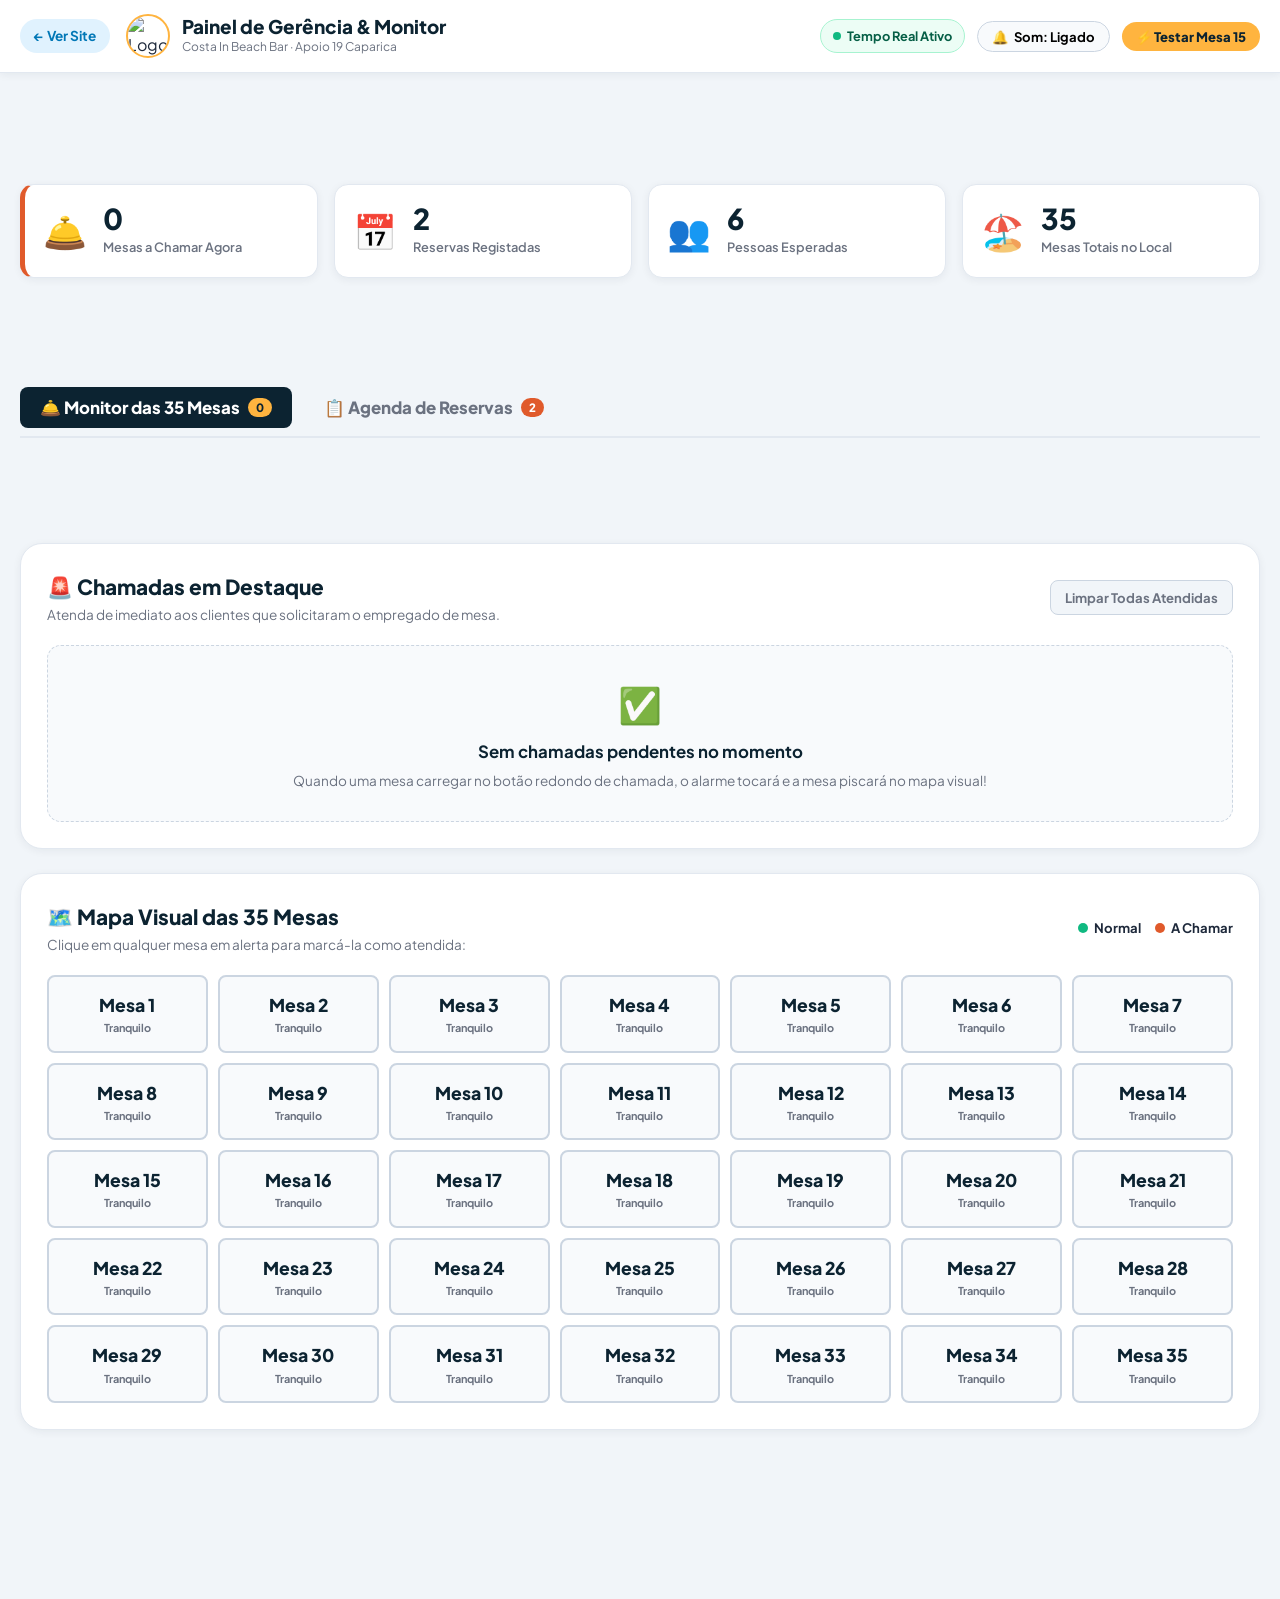
==== commit 96cbc3aa: "refactor: rodape unificado com localizacao e wifi, reserva intuitiva em 2 passos e mapa visual das 3" ====
--- a/admin.html
+++ b/admin.html
@@ -3,7 +3,7 @@
 <head>
   <meta charset="UTF-8">
   <meta name="viewport" content="width=device-width, initial-scale=1.0">
-  <title>Painel do Gerente | Costa In Beach Bar</title>
+  <title>Painel Intuitivo de Gerência | Costa In Beach Bar</title>
   
   <link rel="preconnect" href="https://fonts.googleapis.com">
   <link rel="preconnect" href="https://fonts.gstatic.com" crossorigin>
@@ -30,37 +30,37 @@
       </div>
 
       <div class="admin-controls-right">
-        <!-- Indicador de Sincronização em Tempo Real -->
+        <!-- Indicador de Conexão em Tempo Real -->
         <div class="live-status-pill">
           <span class="live-dot pulse"></span>
           <span>Tempo Real Ativo</span>
         </div>
 
-        <!-- Alternador de Som do Alarme -->
+        <!-- Alarme Sonoro de Mesa -->
         <button id="btnToggleSound" class="btn-sound-toggle" onclick="toggleAudioAlert()">
           <span id="soundIcon">🔔</span>
           <span id="soundText">Som: Ligado</span>
         </button>
 
-        <!-- Botão Teste Rápido de Mesa -->
+        <!-- Teste Rápido com a Mesa 15 -->
         <button class="btn-test-call" onclick="simularChamadaMesa(15)">
-          ⚡ Simular Mesa 15
+          ⚡ Testar Mesa 15
         </button>
       </div>
     </div>
   </header>
 
-  <!-- ===== CONTEÚDO PRINCIPAL DO ADMIN ===== -->
+  <!-- ===== CONTEÚDO PRINCIPAL INTUITIVO ===== -->
   <main class="admin-main">
     <div class="admin-container">
 
-      <!-- ===== ESTATÍSTICAS RÁPIDAS ===== -->
+      <!-- ===== MÉTRICAS RÁPIDAS NO TOPO ===== -->
       <section class="admin-stats-row">
-        <div class="stat-card stat-alert-card">
+        <div class="stat-card stat-alert-card" id="cardStatChamadas">
           <div class="stat-card-icon">🛎️</div>
           <div class="stat-card-data">
             <span class="stat-card-value" id="countActiveCalls">0</span>
-            <span class="stat-card-title">Chamadas de Mesa Ativas</span>
+            <span class="stat-card-title">Mesas a Chamar Agora</span>
           </div>
         </div>
 
@@ -84,81 +84,117 @@
           <div class="stat-card-icon">🏖️</div>
           <div class="stat-card-data">
             <span class="stat-card-value">35</span>
-            <span class="stat-card-title">Total de Mesas no Local</span>
+            <span class="stat-card-title">Mesas Totais no Local</span>
           </div>
         </div>
       </section>
 
-      <!-- ===== MONITOR DE MESAS CHAMANDO EM TEMPO REAL ===== -->
-      <section class="admin-section active-calls-section">
-        <div class="admin-section-header">
-          <div>
-            <h2 class="admin-heading">🚨 Chamadas das Mesas em Tempo Real (1 a 35)</h2>
-            <p class="admin-subheading">Alerta imediato e sonoro quando um cliente carrega no botão "CHAMAR" no menu.</p>
-          </div>
-          <button class="btn-clear-all" onclick="limparTodasChamadas()">Limpar Todas Atendidas</button>
-        </div>
-
-        <!-- Banner com Chamadas Ativas -->
-        <div class="calls-feed" id="callsFeedContainer">
-          <!-- Injetado dinamicamente via admin.js -->
-          <div class="no-calls-box">
-            <span class="no-calls-icon">✅</span>
-            <h3>Sem chamadas pendentes no momento</h3>
-            <p>Quando uma das 35 mesas carregar no botão redondo de chamada, o alerta com som surgirá aqui imediatamente!</p>
-          </div>
-        </div>
+      <!-- ===== NAVEGAÇÃO DE ABAS INTUITIVAS DO PAINEL ===== -->
+      <div class="admin-tabs-nav">
+        <button class="admin-tab-btn active" id="tabBtnMesas" onclick="mudarAbaAdmin('mesas')">
+          🛎️ Monitor das 35 Mesas <span class="badge-tab-count" id="badgeTabMesas">0</span>
+        </button>
+        <button class="admin-tab-btn" id="tabBtnReservas" onclick="mudarAbaAdmin('reservas')">
+          📋 Agenda de Reservas <span class="badge-tab-count" id="badgeTabReservas">0</span>
+        </button>
+      </div>
+
+      <!-- =========================================================================
+           ABA 1: MONITOR VISUAL DAS 35 MESAS (FLOOR PLAN & ALERTAS)
+           ========================================================================= -->
+      <section class="admin-tab-content active" id="tabContentMesas">
+        
+        <!-- Alertas de Chamadas Urgentes -->
+        <div class="admin-section urgent-calls-box">
+          <div class="admin-section-header">
+            <div>
+              <h2 class="admin-heading">🚨 Chamadas em Destaque</h2>
+              <p class="admin-subheading">Atenda de imediato aos clientes que solicitaram o empregado de mesa.</p>
+            </div>
+            <button class="btn-clear-all" onclick="limparTodasChamadas()">Limpar Todas Atendidas</button>
+          </div>
+
+          <div class="calls-feed" id="callsFeedContainer">
+            <!-- Injetado dinamicamente via admin.js -->
+          </div>
+        </div>
+
+        <!-- Mapa Visual das 35 Mesas (Verde = Livre/Tranquilo | Vermelho Pulsante = Chamando) -->
+        <div class="admin-section floorplan-section">
+          <div class="admin-section-header">
+            <div>
+              <h3 class="admin-heading">🗺️ Mapa Visual das 35 Mesas</h3>
+              <p class="admin-subheading">Clique em qualquer mesa em alerta para marcá-la como atendida:</p>
+            </div>
+            <div class="map-legend">
+              <span class="legend-item"><span class="legend-dot dot-normal"></span> Normal</span>
+              <span class="legend-item"><span class="legend-dot dot-calling"></span> A Chamar</span>
+            </div>
+          </div>
+
+          <!-- Grelha com as 35 Mesas do Costa In -->
+          <div class="floorplan-grid" id="floorplanGrid">
+            <!-- 35 blocos interativos gerados via admin.js -->
+          </div>
+        </div>
+
       </section>
 
-      <!-- ===== GESTÃO DE RESERVAS DOS CLIENTES ===== -->
-      <section class="admin-section reservations-section">
-        <div class="admin-section-header">
-          <div>
-            <h2 class="admin-heading">📋 Gestão de Reservas & Agendamentos</h2>
-            <p class="admin-subheading">Acompanhe quem reservou, confirme no WhatsApp e envie o lembrete de 1 hora antes (IA).</p>
-          </div>
+      <!-- =========================================================================
+           ABA 2: AGENDA DE RESERVAS & DISPARADOR INTELIGENTE NO WHATSAPP
+           ========================================================================= -->
+      <section class="admin-tab-content" id="tabContentReservas">
+        <div class="admin-section">
           
-          <div class="reservations-actions-bar">
-            <input type="text" id="filterReservaInput" placeholder="Procurar por nome, telefone ou data..." class="admin-search-input">
-            <button class="btn-primary-admin" onclick="abrirModalNovaReserva()">+ Nova Reserva Manual</button>
-          </div>
-        </div>
-
-        <div class="reservations-table-wrapper">
-          <table class="admin-table">
-            <thead>
-              <tr>
-                <th>Data & Hora</th>
-                <th>Cliente</th>
-                <th>WhatsApp / Telemóvel</th>
-                <th>Pessoas</th>
-                <th>Zona</th>
-                <th>Status</th>
-                <th>Ações de Contacto / IA</th>
-              </tr>
-            </thead>
-            <tbody id="reservasTableBody">
-              <!-- Injetado dinamicamente via admin.js -->
-            </tbody>
-          </table>
-        </div>
-      </section>
-
-      <!-- ===== INFORMAÇÃO & DICAS DO SISTEMA ===== -->
-      <section class="admin-tips-grid">
-        <div class="tip-box">
-          <h4>💬 Como funciona o WhatsApp Imediato</h4>
-          <p>Ao clicar no botão <strong>"📲 Boas-Vindas"</strong>, o WhatsApp Web ou aplicação abrirá diretamente com a mensagem pré-formatada:</p>
-          <div class="code-quote">
-            "Olá [Nome]! Agendamento marcado. Obrigado pelo agendamento, te aguardamos no Costa In Beach Bar! Mais tarde confirmo o agendamento com você!"
-          </div>
-        </div>
-
-        <div class="tip-box">
-          <h4>🤖 Como funciona o Lembrete de 1 Hora Antes (IA)</h4>
-          <p>Ao clicar no botão <strong>"🤖 Lembrete 1h Antes"</strong>, o sistema gera a confirmação personalizada pronta a disparar para o cliente garantir que ele não falta:</p>
-          <div class="code-quote">
-            "Olá [Nome]! A sua reserva no Costa In Beach Bar é dentro de 1 hora (às [Hora]). Gostaria de confirmar se já está a caminho? Responda com SIM para confirmarmos a sua mesa!"
+          <div class="admin-section-header">
+            <div>
+              <h2 class="admin-heading">📋 Reservas dos Clientes</h2>
+              <p class="admin-subheading">Confirme presenças e dispare o lembrete de 1 hora antes para evitar faltas.</p>
+            </div>
+            
+            <div class="reservations-actions-bar">
+              <input type="text" id="filterReservaInput" placeholder="Procurar por nome, telefone ou data..." class="admin-search-input">
+              <button class="btn-primary-admin" onclick="abrirModalNovaReserva()">+ Nova Reserva Manual</button>
+            </div>
+          </div>
+
+          <div class="reservations-table-wrapper">
+            <table class="admin-table">
+              <thead>
+                <tr>
+                  <th>Data & Hora</th>
+                  <th>Cliente</th>
+                  <th>WhatsApp / Telemóvel</th>
+                  <th>Pessoas</th>
+                  <th>Zona</th>
+                  <th>Status</th>
+                  <th>Ações no WhatsApp</th>
+                </tr>
+              </thead>
+              <tbody id="reservasTableBody">
+                <!-- Injetado dinamicamente via admin.js -->
+              </tbody>
+            </table>
+          </div>
+
+        </div>
+
+        <!-- Guia de Automação do WhatsApp -->
+        <div class="admin-tips-grid">
+          <div class="tip-box">
+            <h4>💬 1. Mensagem de Boas-Vindas Imediata</h4>
+            <p>Ao carregar no botão <strong>"📲 Boas-Vindas"</strong>, o WhatsApp abre automaticamente com a mensagem combinada pronta a enviar:</p>
+            <div class="code-quote">
+              "Olá [Nome]! Agendamento marcado. Obrigado pelo agendamento, te aguardamos no Costa In Beach Bar! Mais tarde confirmo o agendamento com você!"
+            </div>
+          </div>
+
+          <div class="tip-box">
+            <h4>🤖 2. Lembrete Inteligente de 1 Hora Antes (IA)</h4>
+            <p>Ao carregar no botão <strong>"🤖 Lembrete 1h Antes"</strong>, o sistema dispara a confirmação para evitar mesas reservadas vazias:</p>
+            <div class="code-quote">
+              "Olá [Nome]! A sua reserva é daqui a 1 hora (às [Hora]). A sua mesa já está pronta! Confirme com 'SIM' se já está a caminho!"
+            </div>
           </div>
         </div>
       </section>
@@ -171,8 +207,8 @@
     <div class="modal-dialog">
       <button class="modal-close-btn" onclick="fecharModalNovaReserva()">&times;</button>
       <div class="modal-header-icon">📝</div>
-      <h3 class="modal-title">Registar Reserva Manual (Telefone/Presencial)</h3>
-      <p class="modal-subtitle">Adicione os dados do cliente para registar na agenda do Costa In:</p>
+      <h3 class="modal-title">Registar Reserva Manual</h3>
+      <p class="modal-subtitle">Adicione reservas recebidas por chamada ou presencialmente:</p>
 
       <form id="formManualReserva">
         <div class="form-group">
@@ -205,11 +241,11 @@
             <input type="number" id="manPessoas" min="1" max="50" value="2" required>
           </div>
           <div class="form-group">
-            <label>Zona / Mesa</label>
+            <label>Área / Mesa</label>
             <select id="manZona">
               <option value="Esplanada Vista Mar">Esplanada Vista Mar</option>
               <option value="Pé na Areia">Pé na Areia</option>
-              <option value="Salão Interior">Salão Interior</option>
+              <option value="Interior Acolhedor">Interior Acolhedor</option>
             </select>
           </div>
         </div>
--- a/style.css
+++ b/style.css
@@ -1,8 +1,8 @@
-/* ============================================================
-   Costa In Beach Bar & Club — Design System
+/* =============================================================================
+   COSTA IN BEACH BAR & CLUB — DESIGN SYSTEM & ESTILOS COMPLETOS
    Paleta: Âmbar Dourado (#ffb43f) + Coral Gastronómico (#e05a2b) 
            + Azul Atlântico (#0c2331) + Areia Suave (#fdfbf7)
-   ============================================================ */
+   ============================================================================= */
 
 :root {
   /* Cores Principais */
@@ -46,9 +46,9 @@
   --transition-normal:  0.3s cubic-bezier(0.16, 1, 0.3, 1);
 }
 
-/* ============================================================
-   RESET & BASE
-   ============================================================ */
+/* =============================================================================
+   RESET & ESTRUTURA GERAL
+   ============================================================================= */
 * {
   margin: 0;
   padding: 0;
@@ -92,9 +92,9 @@
   transition: var(--transition-fast);
 }
 
-/* ============================================================
-   TOP ANNOUNCEMENT: UBER EATS
-   ============================================================ */
+/* =============================================================================
+   BARRA SUPERIOR: UBER EATS DELIVERY
+   ============================================================================= */
 .top-announcement {
   background: linear-gradient(90deg, #0c2331 0%, #173847 100%);
   color: var(--text-light);
@@ -136,9 +136,9 @@
   color: #ffffff;
 }
 
-/* ============================================================
+/* =============================================================================
    NAVBAR
-   ============================================================ */
+   ============================================================================= */
 .navbar {
   position: sticky;
   top: 0;
@@ -278,9 +278,9 @@
   color: var(--color-ocean-blue);
 }
 
-/* ============================================================
+/* =============================================================================
    HERO SECTION
-   ============================================================ */
+   ============================================================================= */
 .hero {
   position: relative;
   min-height: 85vh;
@@ -420,7 +420,7 @@
   transform: translateY(-2px);
 }
 
-/* Quick Highlights Stats */
+/* Métricas Hero */
 .hero-stats {
   display: flex;
   align-items: center;
@@ -458,9 +458,9 @@
   background: rgba(255, 255, 255, 0.15);
 }
 
-/* ============================================================
+/* =============================================================================
    SEÇÕES GERAIS (Badges & Títulos)
-   ============================================================ */
+   ============================================================================= */
 section {
   padding: 85px 0;
 }
@@ -502,9 +502,9 @@
   text-align: center;
 }
 
-/* ============================================================
+/* =============================================================================
    QUEM SOMOS NÓS
-   ============================================================ */
+   ============================================================================= */
 .about-section {
   background: #ffffff;
 }
@@ -644,9 +644,9 @@
   padding: 8px 4px;
 }
 
-/* ============================================================
+/* =============================================================================
    NOSSOS SERVIÇOS & EXPERIÊNCIAS
-   ============================================================ */
+   ============================================================================= */
 .services-section {
   background: var(--color-sand-alt);
 }
@@ -745,9 +745,9 @@
   color: var(--color-uber);
 }
 
-/* ============================================================
+/* =============================================================================
    EMENTA DIGITAL / MENU
-   ============================================================ */
+   ============================================================================= */
 .menu-section {
   background: #ffffff;
 }
@@ -907,9 +907,9 @@
   border-radius: var(--radius-pill);
 }
 
-/* ============================================================
+/* =============================================================================
    UBER EATS BANNER
-   ============================================================ */
+   ============================================================================= */
 .ubereats-banner-section {
   background: var(--color-sand);
   padding: 50px 0;
@@ -1000,387 +1000,315 @@
   height: 24px;
 }
 
-/* ============================================================
-   RESERVAS
-   ============================================================ */
+/* =============================================================================
+   NOVO PAINEL DE RESERVAS SIMPLES & INTUITIVO
+   ============================================================================= */
 .reservation-section {
-  background: var(--color-ocean-deep);
-  color: #ffffff;
-  position: relative;
-  overflow: hidden;
-}
-
-.reservation-wrapper {
-  display: grid;
-  grid-template-columns: 1fr 1.1fr;
-  gap: 50px;
-  align-items: center;
+  background: linear-gradient(135deg, var(--color-ocean-deep) 0%, #163647 100%);
+  color: #ffffff;
+  padding: 75px 0;
+}
+
+.reservation-simple-wrapper {
+  max-width: 840px;
+  margin: 0 auto;
 }
 
 .reservation-title {
   font-family: var(--font-serif);
-  font-size: 2.4rem;
-  font-weight: 800;
-  color: #ffffff;
-  margin-bottom: 16px;
-  line-height: 1.15;
+  font-size: 2.3rem;
+  font-weight: 800;
+  color: #ffffff;
+  margin-bottom: 10px;
 }
 
 .reservation-desc {
-  font-size: 1.02rem;
+  font-size: 1.05rem;
   color: #cbd5e1;
   margin-bottom: 30px;
 }
 
-.reservation-perks-list {
-  display: flex;
-  flex-direction: column;
-  gap: 18px;
-}
-
-.r-perk {
-  display: flex;
-  align-items: flex-start;
-  gap: 14px;
-}
-
-.r-icon {
-  font-size: 1.8rem;
-  background: rgba(255, 255, 255, 0.1);
-  padding: 8px 12px;
-  border-radius: var(--radius-md);
-}
-
-.r-perk strong {
-  display: block;
-  font-size: 1rem;
-  color: var(--color-amber);
-  margin-bottom: 2px;
-}
-
-.r-perk p {
-  font-size: 0.88rem;
-  color: #94a3b8;
-}
-
-/* Formulário de Reserva */
-.reservation-form {
+/* Card Visual de Seleção Rápida */
+.booking-quick-card {
   background: #ffffff;
-  color: var(--text-primary);
-  padding: 36px;
   border-radius: var(--radius-lg);
+  padding: 32px;
   box-shadow: var(--shadow-lg);
   border: 2px solid var(--color-amber);
-}
-
-.form-title {
-  font-family: var(--font-serif);
-  font-size: 1.5rem;
-  font-weight: 800;
-  color: var(--color-ocean-deep);
-  margin-bottom: 20px;
-}
-
-.form-group {
-  margin-bottom: 16px;
+  color: var(--text-primary);
+}
+
+.booking-inputs-grid {
+  display: grid;
+  grid-template-columns: repeat(auto-fit, minmax(180px, 1fr));
+  gap: 16px;
+  margin-bottom: 24px;
+}
+
+.booking-field {
   display: flex;
   flex-direction: column;
 }
 
-.form-row {
-  display: grid;
-  grid-template-columns: 1fr 1fr;
-  gap: 14px;
-}
-
-.form-group label {
-  font-size: 0.85rem;
-  font-weight: 700;
+.booking-field label {
+  font-size: 0.82rem;
+  font-weight: 800;
   color: var(--color-ocean-deep);
   margin-bottom: 6px;
-}
-
-.form-group input,
-.form-group select,
-.form-group textarea {
+  display: flex;
+  align-items: center;
+  gap: 6px;
+}
+
+.b-icon {
+  font-size: 1rem;
+}
+
+.booking-field input,
+.booking-field select {
   padding: 12px 14px;
+  border-radius: var(--radius-sm);
   border: 1.5px solid var(--color-sand-border);
-  border-radius: var(--radius-sm);
-  font-size: 0.92rem;
+  background: var(--color-sand);
   font-family: inherit;
-  background: var(--color-sand);
+  font-size: 0.95rem;
+  font-weight: 600;
+  color: var(--color-ocean-deep);
   transition: border-color var(--transition-fast);
 }
 
-.form-group input:focus,
-.form-group select:focus,
-.form-group textarea:focus {
+.booking-field input:focus,
+.booking-field select:focus {
   outline: none;
   border-color: var(--color-amber);
   background: #ffffff;
   box-shadow: 0 0 0 3px var(--color-amber-light);
 }
 
-.field-hint {
-  font-size: 0.72rem;
+.booking-action-center {
+  text-align: center;
+  border-top: 1px solid var(--color-sand-border);
+  padding-top: 20px;
+}
+
+.btn-advance-booking {
+  background: linear-gradient(135deg, #ffb43f 0%, #e05a2b 100%);
+  color: #ffffff;
+  padding: 16px 36px;
+  font-size: 1.08rem;
+  font-weight: 800;
+  border-radius: var(--radius-pill);
+  box-shadow: 0 6px 20px rgba(224, 90, 43, 0.4);
+  display: inline-block;
+  transition: transform var(--transition-fast);
+}
+
+.btn-advance-booking:hover {
+  transform: translateY(-2px);
+  box-shadow: 0 8px 25px rgba(224, 90, 43, 0.5);
+}
+
+.booking-guarantee-note {
+  font-size: 0.8rem;
   color: var(--text-muted);
-  margin-top: 4px;
-}
-
-.btn-submit-reserva {
-  width: 100%;
-  padding: 16px;
-  background: var(--color-amber);
-  color: var(--color-ocean-deep);
-  font-size: 1.05rem;
-  font-weight: 800;
-  border-radius: var(--radius-pill);
-  box-shadow: 0 4px 14px rgba(255, 180, 63, 0.4);
-  margin-top: 8px;
-}
-
-.btn-submit-reserva:hover {
-  background: var(--color-amber-hover);
-  transform: translateY(-2px);
-}
-
-.form-footer-notice {
-  font-size: 0.75rem;
-  color: var(--text-muted);
-  text-align: center;
   margin-top: 10px;
-}
-
-/* ============================================================
-   LOCALIZAÇÃO, MAPA & WI-FI
-   ============================================================ */
-.location-section {
-  background: #ffffff;
-}
-
-.location-grid {
-  display: grid;
-  grid-template-columns: repeat(auto-fit, minmax(300px, 1fr));
-  gap: 24px;
-}
-
-.location-card {
-  background: var(--color-sand);
-  padding: 30px;
-  border-radius: var(--radius-lg);
-  border: 1px solid var(--color-sand-border);
-  box-shadow: var(--shadow-sm);
-  display: flex;
-  flex-direction: column;
-}
-
-.location-icon {
-  font-size: 2rem;
-  margin-bottom: 12px;
-}
-
-.location-card h3 {
-  font-size: 1.25rem;
-  font-weight: 800;
-  color: var(--color-ocean-deep);
-  margin-bottom: 10px;
-}
-
-.location-address {
-  font-size: 0.92rem;
-  color: var(--text-secondary);
-  margin-bottom: 20px;
-  line-height: 1.5;
-}
-
-.btn-outline-map {
-  display: inline-block;
-  padding: 10px 18px;
-  border: 1.5px solid var(--color-ocean-deep);
-  border-radius: var(--radius-pill);
-  font-weight: 700;
+  font-weight: 600;
+}
+
+.booking-mini-summary {
+  background: #fef8f0;
+  border: 1px solid var(--color-amber);
+  border-radius: var(--radius-sm);
+  padding: 10px 14px;
   font-size: 0.88rem;
-  color: var(--color-ocean-deep);
-  align-self: flex-start;
-  margin-top: auto;
-}
-
-.btn-outline-map:hover {
-  background: var(--color-ocean-deep);
-  color: #ffffff;
-}
-
-/* Card Especial do Wi-Fi */
-.wifi-highlight-card {
-  background: linear-gradient(135deg, #fef8f0 0%, #faecd7 100%);
-  border: 2px dashed var(--color-amber);
-}
-
-.wifi-box {
-  background: #ffffff;
-  padding: 14px 18px;
-  border-radius: var(--radius-md);
-  margin: 14px 0;
-  border: 1px solid var(--color-sand-border);
-  display: flex;
-  align-items: center;
-  justify-content: space-between;
-  gap: 10px;
-}
-
-.wifi-label {
-  font-size: 0.8rem;
-  font-weight: 700;
-  color: var(--text-muted);
-}
-
-.wifi-code {
-  font-size: 1.25rem;
-  font-weight: 800;
+  font-weight: 700;
   color: var(--color-coral);
-  letter-spacing: 1px;
-}
-
-.btn-copy-wifi {
-  background: var(--color-amber);
-  color: var(--color-ocean-deep);
-  padding: 6px 12px;
-  border-radius: var(--radius-sm);
-  font-size: 0.8rem;
-  font-weight: 700;
-}
-
-.btn-copy-wifi:hover {
-  background: var(--color-amber-hover);
-}
-
-.wifi-copied-msg {
-  display: none;
-  font-size: 0.8rem;
-  font-weight: 700;
-  color: var(--color-success);
-}
-
-.hours-list {
-  list-style: none;
-  font-size: 0.92rem;
-  color: var(--text-secondary);
-  display: flex;
-  flex-direction: column;
-  gap: 8px;
-}
-
-.hours-list li {
-  display: flex;
-  justify-content: space-between;
-}
-
-.kitchen-note {
-  margin-top: 10px;
-  font-size: 0.8rem;
-  color: var(--color-coral);
-  font-weight: 700;
-}
-
-/* ============================================================
-   RODAPÉ PRINCIPAL
-   ============================================================ */
+  margin-bottom: 18px;
+}
+
+/* =============================================================================
+   RODAPÉ UNIFICADO (COM LOCALIZAÇÃO, WI-FI E HORÁRIOS)
+   ============================================================================= */
 .footer-main {
   background: var(--color-ocean-deep);
   color: #ffffff;
   padding-top: 60px;
 }
 
-.footer-container {
+.footer-grid-unified {
   display: grid;
-  grid-template-columns: 1.5fr 1fr 1fr;
-  gap: 40px;
-  padding-bottom: 40px;
+  grid-template-columns: 1.3fr 1fr 1fr 1fr;
+  gap: 32px;
+  padding-bottom: 45px;
   border-bottom: 1px solid rgba(255, 255, 255, 0.1);
 }
 
+.footer-col h4 {
+  font-size: 1.05rem;
+  font-weight: 800;
+  color: var(--color-amber);
+  margin-bottom: 14px;
+}
+
+/* Coluna 1: Marca */
 .footer-logo {
   display: flex;
   align-items: center;
-  gap: 14px;
+  gap: 12px;
+  margin-bottom: 12px;
 }
 
 .footer-logo-img {
-  width: 60px;
-  height: 60px;
+  width: 52px;
+  height: 52px;
   border-radius: 50%;
   border: 2px solid var(--color-amber);
 }
 
 .footer-logo h3 {
   font-family: var(--font-serif);
-  font-size: 1.3rem;
-  font-weight: 800;
-  color: #ffffff;
-}
-
-.footer-logo p {
+  font-size: 1.25rem;
+  font-weight: 800;
+  line-height: 1.1;
+}
+
+.footer-sub {
+  font-size: 0.72rem;
+  color: var(--color-amber);
+  font-weight: 700;
+  text-transform: uppercase;
+}
+
+.footer-bio {
+  font-size: 0.85rem;
+  color: #94a3b8;
+  margin-bottom: 14px;
+  line-height: 1.5;
+}
+
+.uber-pill-link {
+  display: inline-block;
+  background: var(--color-uber);
+  color: #ffffff;
+  padding: 6px 14px;
+  border-radius: var(--radius-pill);
+  font-size: 0.8rem;
+  font-weight: 800;
+}
+
+/* Coluna 2: Localização */
+.footer-address {
+  font-size: 0.86rem;
+  color: #cbd5e1;
+  margin-bottom: 14px;
+  line-height: 1.5;
+}
+
+.btn-map-sm {
+  display: inline-block;
+  background: rgba(255, 255, 255, 0.1);
+  color: #ffffff;
+  padding: 6px 12px;
+  border-radius: var(--radius-pill);
+  font-size: 0.8rem;
+  font-weight: 700;
+  border: 1px solid rgba(255, 255, 255, 0.2);
+}
+
+.btn-map-sm:hover {
+  background: var(--color-amber);
+  color: var(--color-ocean-deep);
+}
+
+/* Coluna 3: Wi-Fi */
+.footer-col.wifi-col p {
   font-size: 0.84rem;
   color: #94a3b8;
-}
-
-.footer-links h4,
-.footer-admin-box h4 {
-  font-size: 1rem;
+  margin-bottom: 10px;
+}
+
+.footer-wifi-box {
+  background: rgba(255, 255, 255, 0.08);
+  border: 1px dashed var(--color-amber);
+  border-radius: var(--radius-md);
+  padding: 10px 14px;
+  display: flex;
+  align-items: center;
+  justify-content: space-between;
+  margin-bottom: 6px;
+}
+
+.wifi-tiny-label {
+  display: block;
+  font-size: 0.7rem;
+  color: #94a3b8;
+}
+
+.wifi-display-code {
+  font-size: 1.1rem;
   font-weight: 800;
   color: var(--color-amber);
-  margin-bottom: 14px;
-}
-
-.footer-links ul {
+  letter-spacing: 0.5px;
+}
+
+.btn-copy-wifi-footer {
+  background: var(--color-amber);
+  color: var(--color-ocean-deep);
+  padding: 5px 10px;
+  border-radius: var(--radius-sm);
+  font-size: 0.75rem;
+  font-weight: 800;
+}
+
+.wifi-copied-indicator {
+  display: none;
+  font-size: 0.78rem;
+  color: var(--color-success);
+  font-weight: 700;
+}
+
+/* Coluna 4: Horários & Admin */
+.footer-hours {
   list-style: none;
+  font-size: 0.84rem;
+  color: #cbd5e1;
   display: flex;
   flex-direction: column;
-  gap: 8px;
-}
-
-.footer-links a {
-  color: #cbd5e1;
-  font-size: 0.88rem;
-}
-
-.footer-links a:hover {
-  color: var(--color-amber);
-}
-
-.footer-admin-box p {
-  font-size: 0.84rem;
-  color: #94a3b8;
-  margin-bottom: 12px;
-}
-
-.btn-footer-admin {
+  gap: 6px;
+  margin-bottom: 16px;
+}
+
+.footer-hours li {
+  display: flex;
+  justify-content: space-between;
+}
+
+.btn-footer-admin-link {
   display: inline-flex;
   align-items: center;
-  gap: 8px;
-  background: rgba(255, 255, 255, 0.1);
-  color: #ffffff;
-  padding: 10px 18px;
-  border-radius: var(--radius-pill);
-  font-size: 0.85rem;
+  gap: 6px;
+  background: rgba(255, 255, 255, 0.12);
+  color: #ffffff;
+  padding: 8px 14px;
+  border-radius: var(--radius-pill);
+  font-size: 0.8rem;
   font-weight: 700;
   border: 1px solid rgba(255, 255, 255, 0.2);
 }
 
-.btn-footer-admin:hover {
+.btn-footer-admin-link:hover {
   background: var(--color-amber);
   color: var(--color-ocean-deep);
-  border-color: var(--color-amber);
-}
-
-.footer-bottom {
+}
+
+.footer-bottom-bar {
   background: #081720;
   padding: 18px 0;
   font-size: 0.8rem;
   color: #64748b;
 }
 
-.footer-bottom-flex {
+.footer-bottom-content {
   display: flex;
   justify-content: space-between;
   align-items: center;
@@ -1388,9 +1316,14 @@
   gap: 12px;
 }
 
-/* ============================================================
-   BOTÃO FLUTUANTE REDONDO: "CHAMAR GARÇOM"
-   ============================================================ */
+.footer-tagline {
+  color: #94a3b8;
+  font-style: italic;
+}
+
+/* =============================================================================
+   BOTÃO FLUTUANTE REDONDO "CHAMAR"
+   ============================================================================= */
 .floating-call-container {
   position: fixed;
   bottom: 28px;
@@ -1443,9 +1376,9 @@
   margin-top: 2px;
 }
 
-/* ============================================================
+/* =============================================================================
    MODAIS
-   ============================================================ */
+   ============================================================================= */
 .modal-overlay {
   display: none;
   position: fixed;
@@ -1505,7 +1438,6 @@
   margin-bottom: 20px;
 }
 
-/* Seletor de Mesas (1 a 35) */
 .modal-label {
   display: block;
   font-size: 0.85rem;
@@ -1613,7 +1545,52 @@
   margin-top: 16px;
 }
 
-/* Modal Confirmação de Reserva */
+/* Formulário de Identificação da Reserva */
+.form-group {
+  margin-bottom: 14px;
+  text-align: left;
+}
+
+.form-group label {
+  display: block;
+  font-size: 0.85rem;
+  font-weight: 700;
+  color: var(--color-ocean-deep);
+  margin-bottom: 6px;
+}
+
+.form-group input,
+.form-group select {
+  width: 100%;
+  padding: 12px 14px;
+  border: 1.5px solid var(--color-sand-border);
+  border-radius: var(--radius-sm);
+  font-size: 0.92rem;
+  font-family: inherit;
+  background: var(--color-sand);
+  transition: border-color var(--transition-fast);
+}
+
+.form-group input:focus,
+.form-group select:focus {
+  outline: none;
+  border-color: var(--color-amber);
+  background: #ffffff;
+  box-shadow: 0 0 0 3px var(--color-amber-light);
+}
+
+.form-row {
+  display: grid;
+  grid-template-columns: 1fr 1fr;
+  gap: 12px;
+}
+
+.field-hint {
+  font-size: 0.72rem;
+  color: var(--text-muted);
+  margin-top: 4px;
+}
+
 .reserva-summary-box {
   background: var(--color-sand);
   border-radius: var(--radius-md);
@@ -1668,9 +1645,9 @@
   padding: 8px 16px;
 }
 
-/* ============================================================
-   ESTILOS ESPECÍFICOS DO PAINEL ADMIN (admin.html)
-   ============================================================ */
+/* =============================================================================
+   PAINEL ADMIN INTUITIVO (admin.html)
+   ============================================================================= */
 .admin-body {
   background-color: #f1f5f9;
   color: #1e293b;
@@ -1796,20 +1773,20 @@
 }
 
 .admin-main {
-  padding: 30px 0 60px;
-}
-
-/* Stat Cards */
+  padding: 26px 0 60px;
+}
+
+/* Métricas em Cartões */
 .admin-stats-row {
   display: grid;
   grid-template-columns: repeat(auto-fit, minmax(220px, 1fr));
   gap: 16px;
-  margin-bottom: 28px;
+  margin-bottom: 24px;
 }
 
 .stat-card {
   background: #ffffff;
-  padding: 20px;
+  padding: 18px;
   border-radius: var(--radius-md);
   border: 1px solid #e2e8f0;
   box-shadow: var(--shadow-sm);
@@ -1840,14 +1817,67 @@
   font-weight: 600;
 }
 
-/* Admin Sections */
+/* Navegação por Abas Intuitiva */
+.admin-tabs-nav {
+  display: flex;
+  gap: 12px;
+  margin-bottom: 20px;
+  border-bottom: 2px solid #e2e8f0;
+  padding-bottom: 8px;
+}
+
+.admin-tab-btn {
+  background: transparent;
+  color: var(--text-muted);
+  font-size: 1.05rem;
+  font-weight: 800;
+  padding: 10px 20px;
+  border-radius: var(--radius-sm);
+  display: flex;
+  align-items: center;
+  gap: 8px;
+}
+
+.admin-tab-btn:hover {
+  color: var(--color-ocean-deep);
+  background: #e2e8f0;
+}
+
+.admin-tab-btn.active {
+  background: var(--color-ocean-deep);
+  color: #ffffff;
+}
+
+.badge-tab-count {
+  background: var(--color-coral);
+  color: #ffffff;
+  font-size: 0.72rem;
+  font-weight: 800;
+  padding: 2px 8px;
+  border-radius: var(--radius-pill);
+}
+
+.admin-tab-btn.active .badge-tab-count {
+  background: var(--color-amber);
+  color: var(--color-ocean-deep);
+}
+
+.admin-tab-content {
+  display: none;
+}
+
+.admin-tab-content.active {
+  display: block;
+}
+
+/* Seções Admin */
 .admin-section {
   background: #ffffff;
   border-radius: var(--radius-lg);
-  padding: 28px;
+  padding: 26px;
   border: 1px solid #e2e8f0;
   box-shadow: var(--shadow-sm);
-  margin-bottom: 28px;
+  margin-bottom: 24px;
 }
 
 .admin-section-header {
@@ -1860,13 +1890,13 @@
 }
 
 .admin-heading {
-  font-size: 1.35rem;
+  font-size: 1.3rem;
   font-weight: 800;
   color: var(--color-ocean-deep);
 }
 
 .admin-subheading {
-  font-size: 0.86rem;
+  font-size: 0.85rem;
   color: var(--text-muted);
 }
 
@@ -1885,11 +1915,11 @@
   color: var(--text-primary);
 }
 
-/* Feed de Chamadas Ativas */
+/* Chamadas de Garçom Ativas */
 .calls-feed {
   display: flex;
   flex-direction: column;
-  gap: 14px;
+  gap: 12px;
 }
 
 .call-alert-banner {
@@ -1897,7 +1927,7 @@
   border: 2px solid var(--color-coral);
   border-left: 8px solid var(--color-coral);
   border-radius: var(--radius-md);
-  padding: 18px 22px;
+  padding: 16px 20px;
   display: flex;
   align-items: center;
   justify-content: space-between;
@@ -1944,11 +1974,6 @@
   font-size: 0.78rem;
   font-weight: 700;
   color: var(--color-coral);
-}
-
-.call-actions {
-  display: flex;
-  gap: 10px;
 }
 
 .btn-attend-call {
@@ -1974,13 +1999,13 @@
 }
 
 .no-calls-icon {
-  font-size: 2.5rem;
+  font-size: 2.2rem;
   display: block;
-  margin-bottom: 8px;
+  margin-bottom: 6px;
 }
 
 .no-calls-box h3 {
-  font-size: 1.1rem;
+  font-size: 1.05rem;
   color: var(--color-ocean-deep);
   margin-bottom: 4px;
 }
@@ -1988,6 +2013,96 @@
 .no-calls-box p {
   font-size: 0.85rem;
   color: var(--text-muted);
+}
+
+/* =============================================================================
+   MAPA VISUAL DAS 35 MESAS (FLOOR PLAN)
+   ============================================================================= */
+.map-legend {
+  display: flex;
+  gap: 14px;
+  font-size: 0.82rem;
+  font-weight: 700;
+}
+
+.legend-item {
+  display: flex;
+  align-items: center;
+  gap: 6px;
+}
+
+.legend-dot {
+  width: 10px;
+  height: 10px;
+  border-radius: 50%;
+}
+
+.dot-normal {
+  background: #10b981;
+}
+
+.dot-calling {
+  background: var(--color-coral);
+  animation: pulse 1.5s infinite;
+}
+
+.floorplan-grid {
+  display: grid;
+  grid-template-columns: repeat(7, 1fr);
+  gap: 10px;
+  margin-top: 10px;
+}
+
+.floorplan-table {
+  background: #f8fafc;
+  border: 2px solid #cbd5e1;
+  border-radius: var(--radius-sm);
+  padding: 14px 8px;
+  text-align: center;
+  transition: transform var(--transition-fast);
+  cursor: pointer;
+  position: relative;
+}
+
+.floorplan-table:hover {
+  transform: translateY(-2px);
+  border-color: var(--color-ocean-blue);
+}
+
+.floorplan-table.calling {
+  background: #fee2e2;
+  border-color: var(--color-coral);
+  animation: pulseTable 1.5s infinite;
+  box-shadow: 0 0 15px rgba(224, 90, 43, 0.4);
+}
+
+@keyframes pulseTable {
+  0% { transform: scale(1); }
+  50% { transform: scale(1.04); }
+  100% { transform: scale(1); }
+}
+
+.table-id-label {
+  font-size: 1.1rem;
+  font-weight: 800;
+  color: var(--color-ocean-deep);
+  display: block;
+}
+
+.table-status-label {
+  font-size: 0.68rem;
+  font-weight: 700;
+  color: var(--text-muted);
+  display: block;
+}
+
+.floorplan-table.calling .table-id-label {
+  color: var(--color-coral);
+}
+
+.floorplan-table.calling .table-status-label {
+  color: var(--color-danger);
+  font-weight: 800;
 }
 
 /* Tabela de Reservas */
@@ -2077,9 +2192,9 @@
   background: #dcfce7;
   color: #15803d;
   border: 1px solid #86efac;
-  padding: 5px 10px;
-  border-radius: var(--radius-pill);
-  font-size: 0.76rem;
+  padding: 6px 12px;
+  border-radius: var(--radius-pill);
+  font-size: 0.78rem;
   font-weight: 700;
 }
 
@@ -2092,9 +2207,9 @@
   background: #fef3c7;
   color: #b45309;
   border: 1px solid #fde68a;
-  padding: 5px 10px;
-  border-radius: var(--radius-pill);
-  font-size: 0.76rem;
+  padding: 6px 12px;
+  border-radius: var(--radius-pill);
+  font-size: 0.78rem;
   font-weight: 700;
 }
 
@@ -2116,6 +2231,7 @@
   display: grid;
   grid-template-columns: 1fr 1fr;
   gap: 20px;
+  margin-top: 24px;
 }
 
 .tip-box {
@@ -2148,19 +2264,18 @@
   border-radius: 0 var(--radius-sm) var(--radius-sm) 0;
 }
 
-/* ============================================================
-   RESPONSIVIDADE (TABLETS E SMARTPHONES)
-   ============================================================ */
+/* =============================================================================
+   RESPONSIVIDADE (TABLETS & SMARTPHONES)
+   ============================================================================= */
 @media (max-width: 992px) {
   .hero-title {
     font-size: 2.6rem;
   }
   .about-grid,
-  .reservation-wrapper,
-  .footer-container,
+  .footer-grid-unified,
   .admin-tips-grid {
     grid-template-columns: 1fr;
-    gap: 36px;
+    gap: 32px;
   }
   .nav-links,
   .nav-actions {
@@ -2168,6 +2283,9 @@
   }
   .mobile-menu-btn {
     display: flex;
+  }
+  .floorplan-grid {
+    grid-template-columns: repeat(5, 1fr);
   }
 }
 
@@ -2184,11 +2302,15 @@
   .btn-hero-uber {
     width: 100%;
   }
-  .form-row {
+  .form-row,
+  .booking-inputs-grid {
     grid-template-columns: 1fr;
   }
   .table-grid {
     grid-template-columns: repeat(5, 1fr);
+  }
+  .floorplan-grid {
+    grid-template-columns: repeat(4, 1fr);
   }
   .floating-call-container {
     bottom: 20px;
@@ -2201,7 +2323,7 @@
   .ubereats-box {
     padding: 24px;
   }
-  .reservation-form {
-    padding: 24px 18px;
+  .booking-quick-card {
+    padding: 22px 16px;
   }
 }
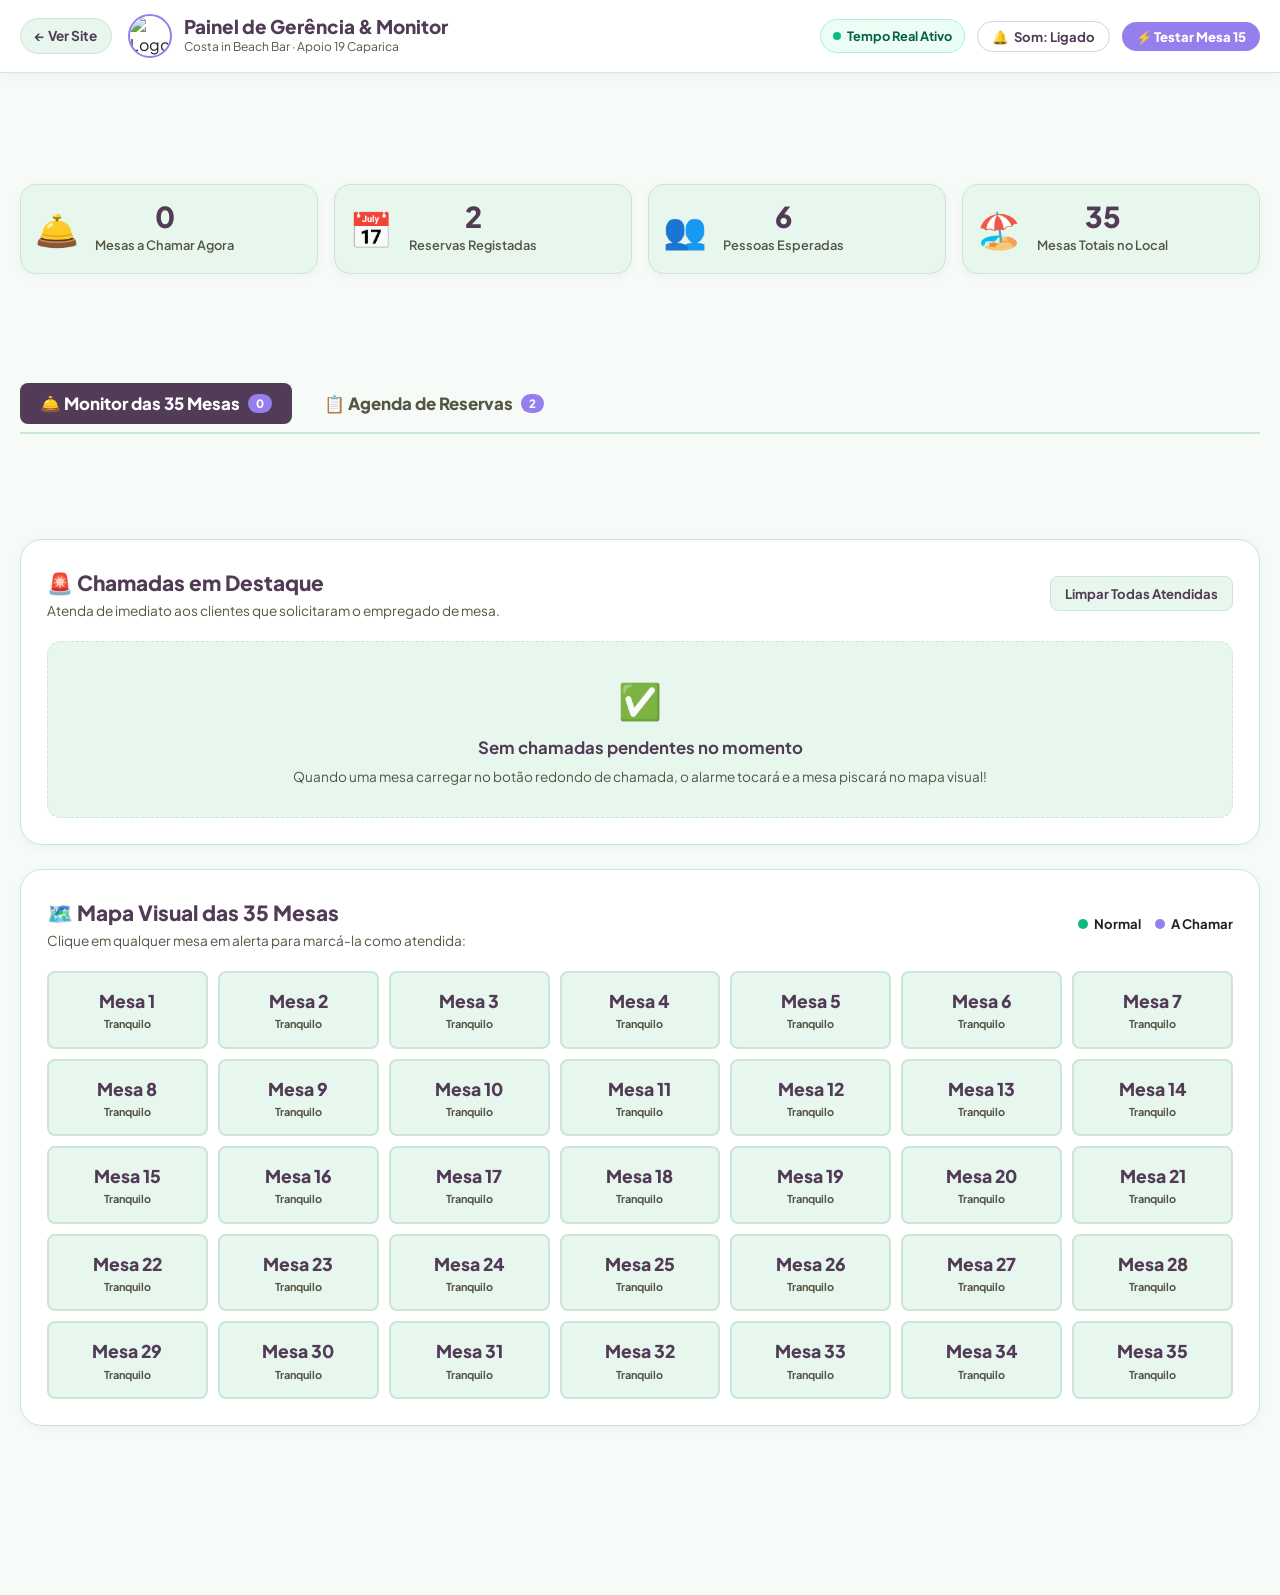
==== commit f73f9847: "feat: ativacao do botao chamar garcom em todas as paginas com alerta em tempo real (local e nuvem) n" ====
--- a/admin.html
+++ b/admin.html
@@ -3,7 +3,14 @@
 <head>
   <meta charset="UTF-8">
   <meta name="viewport" content="width=device-width, initial-scale=1.0">
-  <title>Painel Intuitivo de Gerência | Costa In Beach Bar</title>
+  <title>Painel Intuitivo de Gerência | Costa in Beach Bar</title>
+  
+  <!-- PWA & Compatibilidade Nativa iPhone (iOS) -->
+  <link rel="manifest" href="manifest.json">
+  <meta name="apple-mobile-web-app-capable" content="yes">
+  <meta name="apple-mobile-web-app-status-bar-style" content="default">
+  <meta name="apple-mobile-web-app-title" content="Costa In Admin">
+  <link rel="apple-touch-icon" href="https://dyj6gt4964deb.cloudfront.net/images/1d1ddb83-065b-4f1d-8e0c-fffc8f2f9fbe.jpeg">
   
   <link rel="preconnect" href="https://fonts.googleapis.com">
   <link rel="preconnect" href="https://fonts.gstatic.com" crossorigin>
@@ -24,7 +31,7 @@
           <img src="https://dyj6gt4964deb.cloudfront.net/images/1d1ddb83-065b-4f1d-8e0c-fffc8f2f9fbe.jpeg" alt="Logo" class="admin-logo">
           <div>
             <h1>Painel de Gerência & Monitor</h1>
-            <p>Costa In Beach Bar · Apoio 19 Caparica</p>
+            <p>Costa in Beach Bar · Apoio 19 Caparica</p>
           </div>
         </div>
       </div>
--- a/style.css
+++ b/style.css
@@ -1,49 +1,74 @@
 /* =============================================================================
    COSTA IN BEACH BAR & CLUB — DESIGN SYSTEM & ESTILOS COMPLETOS
-   Paleta: Âmbar Dourado (#ffb43f) + Coral Gastronómico (#e05a2b) 
-           + Azul Atlântico (#0c2331) + Areia Suave (#fdfbf7)
+   Paleta Oficial Solicitada (Coolors):
+   - #957fef : Lavanda / Íris Vibrante (Destaque, CTAs, Brilhos, Acentos)
+   - #e8f7ee : Menta Fresca / Espuma do Mar (Fundo geral suave, Cards claros)
+   - #513b56 : Roxo Profundo / Berinjela Noturno (Contrastes escuros, Hero, Rodapé)
+   - #545643 : Verde Oliva / Musgo Costeiro (Subtítulos, Tags terrosas, Acentos)
    ============================================================================= */
 
 :root {
-  /* Cores Principais */
-  --color-amber:        #ffb43f;
-  --color-amber-hover:  #e59e2b;
-  --color-amber-light:  rgba(255, 180, 63, 0.15);
-  --color-coral:        #e05a2b;
-  --color-coral-hover:  #c84a1e;
-  --color-ocean-deep:   #0c2331;
-  --color-ocean-dark:   #123547;
-  --color-ocean-blue:   #0077b6;
-  --color-sand:         #fdfbf7;
-  --color-sand-alt:     #f4efe6;
-  --color-sand-border:  #e8dfd3;
-  --color-uber:         #06c167;
-  --color-uber-hover:   #05a356;
-  --color-danger:       #ef4444;
-  --color-success:      #10b981;
+  /* 1. Paleta Oficial */
+  --color-lavender:        #957fef;
+  --color-lavender-hover:  #8168ea;
+  --color-lavender-light:  rgba(149, 127, 239, 0.16);
+  --color-lavender-glow:   0 0 25px rgba(149, 127, 239, 0.45);
+
+  --color-mint:            #e8f7ee;
+  --color-mint-alt:        #daf0e3;
+  --color-mint-border:     #cbe6d4;
+
+  --color-plum:            #513b56;
+  --color-plum-dark:       #3e2c42;
+  --color-plum-deep:       #2a1d2e;
+
+  --color-olive:           #545643;
+  --color-olive-hover:     #434535;
+  --color-olive-light:     rgba(84, 86, 67, 0.14);
+
+  /* 2. Mapeamento Semântico para a Aplicação */
+  --color-amber:           var(--color-lavender);
+  --color-amber-hover:     var(--color-lavender-hover);
+  --color-amber-light:     var(--color-lavender-light);
+  
+  --color-coral:           var(--color-olive);
+  --color-coral-hover:     var(--color-olive-hover);
+  
+  --color-ocean-deep:      var(--color-plum);
+  --color-ocean-dark:      var(--color-plum-dark);
+  --color-ocean-blue:      var(--color-lavender);
+  
+  --color-sand:            var(--color-mint);
+  --color-sand-alt:        var(--color-mint-alt);
+  --color-sand-border:     var(--color-mint-border);
+  
+  --color-uber:            #06c167;
+  --color-uber-hover:      #05a356;
+  --color-danger:          #ef4444;
+  --color-success:         #10b981;
   
   /* Textos */
-  --text-primary:       #111827;
-  --text-secondary:     #4b5563;
-  --text-muted:         #6b7280;
-  --text-light:         #ffffff;
+  --text-primary:          #242124;
+  --text-secondary:        #545643;
+  --text-muted:            #717462;
+  --text-light:            #ffffff;
 
   /* Tipografia */
-  --font-serif:         'Playfair Display', Georgia, serif;
-  --font-sans:          'Plus Jakarta Sans', 'Rubik', sans-serif;
+  --font-serif:            'Playfair Display', Georgia, serif;
+  --font-sans:             'Plus Jakarta Sans', 'Rubik', sans-serif;
 
   /* Sombras & Raios */
-  --radius-sm:          8px;
-  --radius-md:          14px;
-  --radius-lg:          22px;
-  --radius-pill:        9999px;
-  --shadow-sm:          0 2px 8px rgba(12, 35, 49, 0.06);
-  --shadow-md:          0 8px 24px rgba(12, 35, 49, 0.08);
-  --shadow-lg:          0 16px 40px rgba(12, 35, 49, 0.12);
-  --shadow-glow:        0 0 25px rgba(255, 180, 63, 0.45);
-
-  --transition-fast:    0.2s ease;
-  --transition-normal:  0.3s cubic-bezier(0.16, 1, 0.3, 1);
+  --radius-sm:             8px;
+  --radius-md:             14px;
+  --radius-lg:             22px;
+  --radius-pill:           9999px;
+  --shadow-sm:             0 2px 8px rgba(81, 59, 86, 0.06);
+  --shadow-md:             0 8px 24px rgba(81, 59, 86, 0.1);
+  --shadow-lg:             0 16px 40px rgba(81, 59, 86, 0.16);
+  --shadow-glow:           var(--color-lavender-glow);
+
+  --transition-fast:       0.2s ease;
+  --transition-normal:     0.3s cubic-bezier(0.16, 1, 0.3, 1);
 }
 
 /* =============================================================================
@@ -96,7 +121,7 @@
    BARRA SUPERIOR: UBER EATS DELIVERY
    ============================================================================= */
 .top-announcement {
-  background: linear-gradient(90deg, #0c2331 0%, #173847 100%);
+  background: linear-gradient(90deg, #513b56 0%, #3e2c42 100%);
   color: var(--text-light);
   font-size: 0.85rem;
   padding: 8px 0;
@@ -143,7 +168,7 @@
   position: sticky;
   top: 0;
   z-index: 1000;
-  background: rgba(253, 251, 247, 0.95);
+  background: rgba(232, 247, 238, 0.95);
   backdrop-filter: blur(12px);
   border-bottom: 1px solid var(--color-sand-border);
   box-shadow: var(--shadow-sm);
@@ -168,8 +193,8 @@
   height: 50px;
   border-radius: 50%;
   object-fit: cover;
-  border: 2px solid var(--color-amber);
-  box-shadow: 0 2px 6px rgba(0,0,0,0.1);
+  border: 2px solid var(--color-lavender);
+  box-shadow: 0 2px 6px rgba(81, 59, 86, 0.15);
 }
 
 .logo-text {
@@ -181,14 +206,14 @@
   font-family: var(--font-serif);
   font-size: 1.35rem;
   font-weight: 800;
-  color: var(--color-ocean-deep);
+  color: var(--color-plum);
   line-height: 1.1;
 }
 
 .brand-sub {
   font-size: 0.72rem;
   font-weight: 700;
-  color: var(--color-coral);
+  color: var(--color-olive);
   letter-spacing: 1px;
   text-transform: uppercase;
 }
@@ -202,11 +227,11 @@
 .nav-links a {
   font-weight: 600;
   font-size: 0.92rem;
-  color: var(--text-secondary);
+  color: var(--color-olive);
 }
 
 .nav-links a:hover {
-  color: var(--color-coral);
+  color: var(--color-lavender);
 }
 
 .nav-actions {
@@ -225,12 +250,12 @@
   border-radius: var(--radius-pill);
   font-size: 0.85rem;
   font-weight: 700;
-  color: var(--color-ocean-dark);
+  color: var(--color-plum);
 }
 
 .btn-admin-link:hover {
   background: var(--color-amber-light);
-  border-color: var(--color-amber);
+  border-color: var(--color-lavender);
 }
 
 .mobile-menu-btn {
@@ -245,7 +270,7 @@
   display: block;
   width: 24px;
   height: 3px;
-  background: var(--color-ocean-deep);
+  background: var(--color-plum);
   border-radius: 2px;
   transition: var(--transition-fast);
 }
@@ -255,7 +280,7 @@
   flex-direction: column;
   padding: 20px;
   background: var(--color-sand);
-  border-bottom: 2px solid var(--color-amber);
+  border-bottom: 2px solid var(--color-lavender);
 }
 
 .mobile-drawer.open {
@@ -267,6 +292,7 @@
   font-size: 1rem;
   font-weight: 600;
   border-bottom: 1px solid var(--color-sand-border);
+  color: var(--color-plum);
 }
 
 .mobile-link.uber-highlight {
@@ -275,7 +301,7 @@
 }
 
 .mobile-link.admin-nav-link {
-  color: var(--color-ocean-blue);
+  color: var(--color-lavender);
 }
 
 /* =============================================================================
@@ -283,18 +309,20 @@
    ============================================================================= */
 .hero {
   position: relative;
-  min-height: 85vh;
-  display: flex;
-  align-items: center;
-  background: url('https://dyj6gt4964deb.cloudfront.net/images/16230ac9-dcb9-4224-a988-2d61c60b96ae.jpeg') center/cover no-repeat;
+  min-height: 75vh;
+  display: flex;
+  align-items: center;
+  background: linear-gradient(145deg, #513b56 0%, #3e2844 55%, #2a1a2e 100%);
   color: var(--text-light);
-  padding: 80px 0 60px;
+  padding: 90px 0 70px;
+  overflow: hidden;
 }
 
 .hero-overlay {
   position: absolute;
   top: 0; left: 0; right: 0; bottom: 0;
-  background: linear-gradient(135deg, rgba(12, 35, 49, 0.88) 0%, rgba(18, 53, 71, 0.72) 60%, rgba(224, 90, 43, 0.45) 100%);
+  background: radial-gradient(circle at 50% 25%, rgba(149, 127, 239, 0.28) 0%, rgba(81, 59, 86, 0.1) 70%, transparent 100%);
+  pointer-events: none;
 }
 
 .hero-content {
@@ -307,9 +335,9 @@
   display: inline-flex;
   align-items: center;
   gap: 8px;
-  background: rgba(255, 180, 63, 0.2);
-  border: 1px solid var(--color-amber);
-  color: var(--color-amber);
+  background: rgba(149, 127, 239, 0.25);
+  border: 1px solid var(--color-lavender);
+  color: #ffffff;
   padding: 6px 16px;
   border-radius: var(--radius-pill);
   font-size: 0.82rem;
@@ -323,7 +351,7 @@
 .pulse-dot {
   width: 8px;
   height: 8px;
-  background: var(--color-amber);
+  background: var(--color-lavender);
   border-radius: 50%;
   animation: pulse 1.8s infinite;
 }
@@ -373,26 +401,26 @@
 }
 
 .btn-primary {
-  background: var(--color-amber);
-  color: var(--color-ocean-deep);
-  box-shadow: 0 4px 14px rgba(255, 180, 63, 0.4);
+  background: var(--color-lavender);
+  color: #ffffff;
+  box-shadow: 0 4px 14px rgba(149, 127, 239, 0.4);
 }
 
 .btn-primary:hover {
-  background: var(--color-amber-hover);
+  background: var(--color-lavender-hover);
   transform: translateY(-2px);
 }
 
 .btn-hero-primary {
-  background: var(--color-amber);
-  color: var(--color-ocean-deep);
+  background: var(--color-lavender);
+  color: #ffffff;
   font-size: 1.05rem;
   padding: 15px 32px;
   box-shadow: var(--shadow-glow);
 }
 
 .btn-hero-primary:hover {
-  background: #ffc466;
+  background: #a894f7;
   transform: translateY(-3px);
 }
 
@@ -427,10 +455,10 @@
   flex-wrap: wrap;
   gap: 24px;
   padding: 20px 24px;
-  background: rgba(12, 35, 49, 0.7);
+  background: rgba(81, 59, 86, 0.75);
   backdrop-filter: blur(12px);
   border-radius: var(--radius-md);
-  border: 1px solid rgba(255, 255, 255, 0.15);
+  border: 1px solid rgba(255, 255, 255, 0.18);
   max-width: 820px;
 }
 
@@ -442,20 +470,20 @@
 .stat-number {
   font-size: 1.5rem;
   font-weight: 800;
-  color: var(--color-amber);
+  color: var(--color-lavender);
   line-height: 1.1;
 }
 
 .stat-label {
   font-size: 0.78rem;
-  color: #cbd5e1;
+  color: #e2e8f0;
   font-weight: 600;
 }
 
 .stat-divider {
   width: 1px;
   height: 35px;
-  background: rgba(255, 255, 255, 0.15);
+  background: rgba(255, 255, 255, 0.18);
 }
 
 /* =============================================================================
@@ -467,8 +495,8 @@
 
 .section-badge {
   display: inline-block;
-  background: var(--color-amber-light);
-  color: var(--color-coral);
+  background: var(--color-lavender-light);
+  color: var(--color-plum);
   font-weight: 800;
   font-size: 0.78rem;
   letter-spacing: 1.5px;
@@ -478,22 +506,22 @@
 }
 
 .section-badge.badge-light {
-  background: rgba(255, 180, 63, 0.25);
-  color: var(--color-amber);
+  background: rgba(149, 127, 239, 0.25);
+  color: var(--color-lavender);
 }
 
 .section-title {
   font-family: var(--font-serif);
   font-size: 2.35rem;
   font-weight: 800;
-  color: var(--color-ocean-deep);
+  color: var(--color-plum);
   line-height: 1.2;
   margin-bottom: 14px;
 }
 
 .section-subtitle {
   font-size: 1.05rem;
-  color: var(--text-secondary);
+  color: var(--color-olive);
   max-width: 600px;
   margin: 0 auto;
 }
@@ -518,7 +546,7 @@
 
 .about-lead {
   font-size: 1.12rem;
-  color: var(--color-ocean-dark);
+  color: var(--color-plum);
   font-weight: 600;
   margin-bottom: 16px;
   line-height: 1.6;
@@ -526,7 +554,7 @@
 
 .about-paragraph {
   font-size: 0.98rem;
-  color: var(--text-secondary);
+  color: var(--color-olive);
   margin-bottom: 16px;
 }
 
@@ -554,13 +582,13 @@
 .feature-item h4 {
   font-size: 1rem;
   font-weight: 700;
-  color: var(--color-ocean-deep);
+  color: var(--color-plum);
   margin-bottom: 2px;
 }
 
 .feature-item p {
   font-size: 0.88rem;
-  color: var(--text-secondary);
+  color: var(--color-olive);
 }
 
 .about-visual-col {
@@ -591,12 +619,12 @@
   position: absolute;
   bottom: 16px;
   right: 16px;
-  background: rgba(12, 35, 49, 0.9);
+  background: rgba(81, 59, 86, 0.92);
   backdrop-filter: blur(8px);
   color: #ffffff;
   padding: 12px 18px;
   border-radius: var(--radius-md);
-  border: 1px solid var(--color-amber);
+  border: 1px solid var(--color-lavender);
   display: flex;
   align-items: center;
   gap: 10px;
@@ -605,7 +633,7 @@
 .badge-big {
   font-size: 2rem;
   font-weight: 800;
-  color: var(--color-amber);
+  color: var(--color-lavender);
   line-height: 1;
 }
 
@@ -640,7 +668,7 @@
   display: block;
   font-size: 0.8rem;
   font-weight: 700;
-  color: var(--color-ocean-deep);
+  color: var(--color-plum);
   padding: 8px 4px;
 }
 
@@ -695,7 +723,7 @@
   position: absolute;
   top: 12px;
   left: 12px;
-  background: rgba(12, 35, 49, 0.85);
+  background: rgba(81, 59, 86, 0.88);
   color: #ffffff;
   font-size: 0.75rem;
   font-weight: 700;
@@ -719,13 +747,13 @@
 .service-info h3 {
   font-size: 1.15rem;
   font-weight: 800;
-  color: var(--color-ocean-deep);
+  color: var(--color-plum);
   margin-bottom: 8px;
 }
 
 .service-info p {
   font-size: 0.9rem;
-  color: var(--text-secondary);
+  color: var(--color-olive);
   margin-bottom: 16px;
   flex: 1;
 }
@@ -733,11 +761,11 @@
 .service-link {
   font-weight: 700;
   font-size: 0.9rem;
-  color: var(--color-coral);
+  color: var(--color-lavender);
 }
 
 .service-link:hover {
-  color: var(--color-coral-hover);
+  color: var(--color-lavender-hover);
   text-decoration: underline;
 }
 
@@ -782,9 +810,9 @@
 
 .search-input-box input:focus {
   outline: none;
-  border-color: var(--color-amber);
+  border-color: var(--color-lavender);
   background: #ffffff;
-  box-shadow: 0 0 0 4px var(--color-amber-light);
+  box-shadow: 0 0 0 4px var(--color-lavender-light);
 }
 
 .category-scroll-container {
@@ -806,7 +834,7 @@
   border-radius: var(--radius-pill);
   background: var(--color-sand);
   border: 1px solid var(--color-sand-border);
-  color: var(--text-secondary);
+  color: var(--color-olive);
   font-weight: 700;
   font-size: 0.88rem;
   white-space: nowrap;
@@ -814,13 +842,13 @@
 
 .cat-pill:hover {
   background: var(--color-sand-alt);
-  color: var(--color-ocean-deep);
+  color: var(--color-plum);
 }
 
 .cat-pill.active {
-  background: var(--color-ocean-deep);
-  color: #ffffff;
-  border-color: var(--color-ocean-deep);
+  background: var(--color-plum);
+  color: #ffffff;
+  border-color: var(--color-plum);
   box-shadow: var(--shadow-sm);
 }
 
@@ -832,7 +860,7 @@
 
 .menu-item-card {
   background: #ffffff;
-  border: 1px solid var(--color-sand-border);
+  border: 1.5px solid var(--color-sand-border);
   border-radius: var(--radius-md);
   padding: 16px;
   display: flex;
@@ -843,7 +871,7 @@
 
 .menu-item-card:hover {
   transform: translateY(-3px);
-  border-color: var(--color-amber);
+  border-color: var(--color-lavender);
   box-shadow: var(--shadow-md);
 }
 
@@ -873,20 +901,20 @@
 .menu-item-title {
   font-size: 1.02rem;
   font-weight: 700;
-  color: var(--color-ocean-deep);
+  color: var(--color-plum);
   line-height: 1.25;
 }
 
 .menu-item-price {
   font-weight: 800;
-  color: var(--color-coral);
-  font-size: 1.05rem;
+  color: var(--color-lavender);
+  font-size: 1.1rem;
   white-space: nowrap;
 }
 
 .menu-item-desc {
   font-size: 0.84rem;
-  color: var(--text-secondary);
+  color: var(--color-olive);
   margin-top: 4px;
   line-height: 1.4;
 }
@@ -902,7 +930,7 @@
   font-size: 0.72rem;
   font-weight: 700;
   background: var(--color-sand-alt);
-  color: var(--color-ocean-dark);
+  color: var(--color-plum);
   padding: 2px 8px;
   border-radius: var(--radius-pill);
 }
@@ -916,7 +944,7 @@
 }
 
 .ubereats-box {
-  background: linear-gradient(135deg, #0c2331 0%, #173847 60%, #06c167 150%);
+  background: linear-gradient(135deg, #513b56 0%, #3e2c42 60%, #06c167 150%);
   color: #ffffff;
   border-radius: var(--radius-lg);
   padding: 45px;
@@ -973,7 +1001,7 @@
   gap: 16px;
   font-size: 0.88rem;
   font-weight: 700;
-  color: var(--color-amber);
+  color: var(--color-lavender);
 }
 
 .btn-uber-big {
@@ -1001,10 +1029,10 @@
 }
 
 /* =============================================================================
-   NOVO PAINEL DE RESERVAS SIMPLES & INTUITIVO
+   PAINEL DE RESERVAS SIMPLES & INTUITIVO
    ============================================================================= */
 .reservation-section {
-  background: linear-gradient(135deg, var(--color-ocean-deep) 0%, #163647 100%);
+  background: linear-gradient(135deg, var(--color-plum) 0%, #3a293e 100%);
   color: #ffffff;
   padding: 75px 0;
 }
@@ -1034,7 +1062,7 @@
   border-radius: var(--radius-lg);
   padding: 32px;
   box-shadow: var(--shadow-lg);
-  border: 2px solid var(--color-amber);
+  border: 2px solid var(--color-lavender);
   color: var(--text-primary);
 }
 
@@ -1053,7 +1081,7 @@
 .booking-field label {
   font-size: 0.82rem;
   font-weight: 800;
-  color: var(--color-ocean-deep);
+  color: var(--color-plum);
   margin-bottom: 6px;
   display: flex;
   align-items: center;
@@ -1073,16 +1101,16 @@
   font-family: inherit;
   font-size: 0.95rem;
   font-weight: 600;
-  color: var(--color-ocean-deep);
+  color: var(--color-plum);
   transition: border-color var(--transition-fast);
 }
 
 .booking-field input:focus,
 .booking-field select:focus {
   outline: none;
-  border-color: var(--color-amber);
+  border-color: var(--color-lavender);
   background: #ffffff;
-  box-shadow: 0 0 0 3px var(--color-amber-light);
+  box-shadow: 0 0 0 3px var(--color-lavender-light);
 }
 
 .booking-action-center {
@@ -1092,37 +1120,37 @@
 }
 
 .btn-advance-booking {
-  background: linear-gradient(135deg, #ffb43f 0%, #e05a2b 100%);
+  background: linear-gradient(135deg, #957fef 0%, #513b56 100%);
   color: #ffffff;
   padding: 16px 36px;
   font-size: 1.08rem;
   font-weight: 800;
   border-radius: var(--radius-pill);
-  box-shadow: 0 6px 20px rgba(224, 90, 43, 0.4);
+  box-shadow: 0 6px 20px rgba(149, 127, 239, 0.4);
   display: inline-block;
   transition: transform var(--transition-fast);
 }
 
 .btn-advance-booking:hover {
   transform: translateY(-2px);
-  box-shadow: 0 8px 25px rgba(224, 90, 43, 0.5);
+  box-shadow: 0 8px 25px rgba(149, 127, 239, 0.55);
 }
 
 .booking-guarantee-note {
   font-size: 0.8rem;
-  color: var(--text-muted);
+  color: var(--color-olive);
   margin-top: 10px;
   font-weight: 600;
 }
 
 .booking-mini-summary {
-  background: #fef8f0;
-  border: 1px solid var(--color-amber);
+  background: var(--color-sand);
+  border: 1px solid var(--color-lavender);
   border-radius: var(--radius-sm);
   padding: 10px 14px;
   font-size: 0.88rem;
   font-weight: 700;
-  color: var(--color-coral);
+  color: var(--color-plum);
   margin-bottom: 18px;
 }
 
@@ -1130,7 +1158,7 @@
    RODAPÉ UNIFICADO (COM LOCALIZAÇÃO, WI-FI E HORÁRIOS)
    ============================================================================= */
 .footer-main {
-  background: var(--color-ocean-deep);
+  background: var(--color-plum);
   color: #ffffff;
   padding-top: 60px;
 }
@@ -1146,7 +1174,7 @@
 .footer-col h4 {
   font-size: 1.05rem;
   font-weight: 800;
-  color: var(--color-amber);
+  color: var(--color-lavender);
   margin-bottom: 14px;
 }
 
@@ -1162,7 +1190,7 @@
   width: 52px;
   height: 52px;
   border-radius: 50%;
-  border: 2px solid var(--color-amber);
+  border: 2px solid var(--color-lavender);
 }
 
 .footer-logo h3 {
@@ -1170,18 +1198,19 @@
   font-size: 1.25rem;
   font-weight: 800;
   line-height: 1.1;
+  color: #ffffff;
 }
 
 .footer-sub {
   font-size: 0.72rem;
-  color: var(--color-amber);
+  color: var(--color-lavender);
   font-weight: 700;
   text-transform: uppercase;
 }
 
 .footer-bio {
   font-size: 0.85rem;
-  color: #94a3b8;
+  color: #cbd5e1;
   margin-bottom: 14px;
   line-height: 1.5;
 }
@@ -1199,37 +1228,37 @@
 /* Coluna 2: Localização */
 .footer-address {
   font-size: 0.86rem;
-  color: #cbd5e1;
+  color: #e2e8f0;
   margin-bottom: 14px;
   line-height: 1.5;
 }
 
 .btn-map-sm {
   display: inline-block;
-  background: rgba(255, 255, 255, 0.1);
+  background: rgba(255, 255, 255, 0.12);
   color: #ffffff;
   padding: 6px 12px;
   border-radius: var(--radius-pill);
   font-size: 0.8rem;
   font-weight: 700;
-  border: 1px solid rgba(255, 255, 255, 0.2);
+  border: 1px solid rgba(255, 255, 255, 0.25);
 }
 
 .btn-map-sm:hover {
-  background: var(--color-amber);
-  color: var(--color-ocean-deep);
+  background: var(--color-lavender);
+  color: #ffffff;
 }
 
 /* Coluna 3: Wi-Fi */
 .footer-col.wifi-col p {
   font-size: 0.84rem;
-  color: #94a3b8;
+  color: #cbd5e1;
   margin-bottom: 10px;
 }
 
 .footer-wifi-box {
   background: rgba(255, 255, 255, 0.08);
-  border: 1px dashed var(--color-amber);
+  border: 1px dashed var(--color-lavender);
   border-radius: var(--radius-md);
   padding: 10px 14px;
   display: flex;
@@ -1241,23 +1270,27 @@
 .wifi-tiny-label {
   display: block;
   font-size: 0.7rem;
-  color: #94a3b8;
+  color: #cbd5e1;
 }
 
 .wifi-display-code {
   font-size: 1.1rem;
   font-weight: 800;
-  color: var(--color-amber);
+  color: var(--color-lavender);
   letter-spacing: 0.5px;
 }
 
 .btn-copy-wifi-footer {
-  background: var(--color-amber);
-  color: var(--color-ocean-deep);
+  background: var(--color-lavender);
+  color: #ffffff;
   padding: 5px 10px;
   border-radius: var(--radius-sm);
   font-size: 0.75rem;
   font-weight: 800;
+}
+
+.btn-copy-wifi-footer:hover {
+  background: var(--color-lavender-hover);
 }
 
 .wifi-copied-indicator {
@@ -1297,15 +1330,15 @@
 }
 
 .btn-footer-admin-link:hover {
-  background: var(--color-amber);
-  color: var(--color-ocean-deep);
+  background: var(--color-lavender);
+  color: #ffffff;
 }
 
 .footer-bottom-bar {
-  background: #081720;
+  background: #3e2c42;
   padding: 18px 0;
   font-size: 0.8rem;
-  color: #64748b;
+  color: #cbd5e1;
 }
 
 .footer-bottom-content {
@@ -1317,7 +1350,7 @@
 }
 
 .footer-tagline {
-  color: #94a3b8;
+  color: var(--color-lavender);
   font-style: italic;
 }
 
@@ -1336,13 +1369,13 @@
   width: 74px;
   height: 74px;
   border-radius: 50%;
-  background: linear-gradient(135deg, #ffb43f 0%, #e05a2b 100%);
+  background: linear-gradient(135deg, #957fef 0%, #513b56 100%);
   color: #ffffff;
   display: flex;
   flex-direction: column;
   align-items: center;
   justify-content: center;
-  box-shadow: 0 10px 25px rgba(224, 90, 43, 0.5);
+  box-shadow: 0 10px 25px rgba(149, 127, 239, 0.45);
   transition: transform 0.25s cubic-bezier(0.175, 0.885, 0.32, 1.275);
 }
 
@@ -1354,7 +1387,7 @@
   position: absolute;
   top: -6px; left: -6px; right: -6px; bottom: -6px;
   border-radius: 50%;
-  border: 2px solid var(--color-amber);
+  border: 2px solid var(--color-lavender);
   animation: bellPulse 2s infinite;
   pointer-events: none;
 }
@@ -1383,7 +1416,7 @@
   display: none;
   position: fixed;
   top: 0; left: 0; right: 0; bottom: 0;
-  background: rgba(12, 35, 49, 0.75);
+  background: rgba(81, 59, 86, 0.75);
   backdrop-filter: blur(6px);
   z-index: 2000;
   align-items: center;
@@ -1402,7 +1435,7 @@
   max-height: 90vh;
   overflow-y: auto;
   text-align: center;
-  border: 2px solid var(--color-amber);
+  border: 2px solid var(--color-lavender);
 }
 
 .modal-close-btn {
@@ -1416,7 +1449,7 @@
 }
 
 .modal-close-btn:hover {
-  color: var(--color-coral);
+  color: var(--color-lavender);
 }
 
 .modal-header-icon {
@@ -1428,13 +1461,13 @@
   font-family: var(--font-serif);
   font-size: 1.45rem;
   font-weight: 800;
-  color: var(--color-ocean-deep);
+  color: var(--color-plum);
   margin-bottom: 6px;
 }
 
 .modal-subtitle {
   font-size: 0.9rem;
-  color: var(--text-secondary);
+  color: var(--color-olive);
   margin-bottom: 20px;
 }
 
@@ -1442,7 +1475,7 @@
   display: block;
   font-size: 0.85rem;
   font-weight: 700;
-  color: var(--color-ocean-deep);
+  color: var(--color-plum);
   margin-bottom: 10px;
   text-align: left;
 }
@@ -1467,25 +1500,25 @@
   border-radius: var(--radius-sm);
   font-size: 0.85rem;
   font-weight: 700;
-  color: var(--color-ocean-deep);
+  color: var(--color-plum);
 }
 
 .table-chip:hover {
-  border-color: var(--color-amber);
+  border-color: var(--color-lavender);
   background: var(--color-sand-alt);
 }
 
 .table-chip.selected {
-  background: var(--color-amber);
-  color: var(--color-ocean-deep);
-  border-color: var(--color-coral);
-  box-shadow: 0 0 10px rgba(255, 180, 63, 0.6);
+  background: var(--color-lavender);
+  color: #ffffff;
+  border-color: var(--color-plum);
+  box-shadow: 0 0 10px rgba(149, 127, 239, 0.5);
 }
 
 .table-selected-display {
   font-size: 0.95rem;
   font-weight: 800;
-  color: var(--color-coral);
+  color: var(--color-plum);
   margin-bottom: 16px;
 }
 
@@ -1501,17 +1534,18 @@
   font-size: 0.95rem;
   font-family: inherit;
   background: var(--color-sand);
+  color: var(--color-plum);
 }
 
 .btn-confirm-call {
   width: 100%;
   padding: 15px;
-  background: linear-gradient(135deg, #ffb43f 0%, #e05a2b 100%);
+  background: linear-gradient(135deg, #957fef 0%, #513b56 100%);
   color: #ffffff;
   font-weight: 800;
   font-size: 1.05rem;
   border-radius: var(--radius-pill);
-  box-shadow: 0 6px 18px rgba(224, 90, 43, 0.4);
+  box-shadow: 0 6px 18px rgba(149, 127, 239, 0.4);
   margin-top: 14px;
 }
 
@@ -1537,7 +1571,7 @@
 }
 
 .btn-close-success {
-  background: var(--color-ocean-deep);
+  background: var(--color-plum);
   color: #ffffff;
   padding: 10px 24px;
   border-radius: var(--radius-pill);
@@ -1555,7 +1589,7 @@
   display: block;
   font-size: 0.85rem;
   font-weight: 700;
-  color: var(--color-ocean-deep);
+  color: var(--color-plum);
   margin-bottom: 6px;
 }
 
@@ -1568,15 +1602,16 @@
   font-size: 0.92rem;
   font-family: inherit;
   background: var(--color-sand);
+  color: var(--color-plum);
   transition: border-color var(--transition-fast);
 }
 
 .form-group input:focus,
 .form-group select:focus {
   outline: none;
-  border-color: var(--color-amber);
+  border-color: var(--color-lavender);
   background: #ffffff;
-  box-shadow: 0 0 0 3px var(--color-amber-light);
+  box-shadow: 0 0 0 3px var(--color-lavender-light);
 }
 
 .form-row {
@@ -1587,7 +1622,7 @@
 
 .field-hint {
   font-size: 0.72rem;
-  color: var(--text-muted);
+  color: var(--color-olive);
   margin-top: 4px;
 }
 
@@ -1599,6 +1634,7 @@
   margin: 16px 0;
   text-align: left;
   font-size: 0.9rem;
+  color: var(--color-plum);
 }
 
 .reserva-summary-box p {
@@ -1649,8 +1685,8 @@
    PAINEL ADMIN INTUITIVO (admin.html)
    ============================================================================= */
 .admin-body {
-  background-color: #f1f5f9;
-  color: #1e293b;
+  background-color: #f6fbf8;
+  color: #242124;
 }
 
 .admin-container {
@@ -1661,7 +1697,7 @@
 
 .admin-topbar {
   background: #ffffff;
-  border-bottom: 1px solid #e2e8f0;
+  border-bottom: 1px solid #d2ebd9;
   box-shadow: var(--shadow-sm);
   padding: 14px 0;
   position: sticky;
@@ -1686,14 +1722,16 @@
 .admin-back-link {
   font-size: 0.85rem;
   font-weight: 700;
-  color: var(--color-ocean-blue);
-  background: #e0f2fe;
+  color: var(--color-plum);
+  background: var(--color-sand);
+  border: 1px solid var(--color-sand-border);
   padding: 6px 14px;
   border-radius: var(--radius-pill);
 }
 
 .admin-back-link:hover {
-  background: #bae6fd;
+  background: var(--color-lavender);
+  color: #ffffff;
 }
 
 .admin-logo-wrap {
@@ -1706,19 +1744,19 @@
   width: 44px;
   height: 44px;
   border-radius: 50%;
-  border: 2px solid var(--color-amber);
+  border: 2px solid var(--color-lavender);
 }
 
 .admin-logo-wrap h1 {
   font-size: 1.18rem;
   font-weight: 800;
-  color: var(--color-ocean-deep);
+  color: var(--color-plum);
   line-height: 1.1;
 }
 
 .admin-logo-wrap p {
   font-size: 0.75rem;
-  color: var(--text-muted);
+  color: var(--color-olive);
 }
 
 .admin-controls-right {
@@ -1748,7 +1786,7 @@
 }
 
 .btn-sound-toggle {
-  background: #f8fafc;
+  background: #ffffff;
   border: 1px solid #cbd5e1;
   padding: 6px 14px;
   border-radius: var(--radius-pill);
@@ -1757,11 +1795,12 @@
   display: flex;
   align-items: center;
   gap: 6px;
+  color: var(--color-plum);
 }
 
 .btn-test-call {
-  background: var(--color-amber);
-  color: var(--color-ocean-deep);
+  background: var(--color-lavender);
+  color: #ffffff;
   padding: 6px 14px;
   border-radius: var(--radius-pill);
   font-size: 0.82rem;
@@ -1769,7 +1808,7 @@
 }
 
 .btn-test-call:hover {
-  background: var(--color-amber-hover);
+  background: var(--color-lavender-hover);
 }
 
 .admin-main {
@@ -1788,7 +1827,7 @@
   background: #ffffff;
   padding: 18px;
   border-radius: var(--radius-md);
-  border: 1px solid #e2e8f0;
+  border: 1px solid var(--color-sand-border);
   box-shadow: var(--shadow-sm);
   display: flex;
   align-items: center;
@@ -1796,7 +1835,7 @@
 }
 
 .stat-alert-card {
-  border-left: 5px solid var(--color-coral);
+  border-left: 5px solid var(--color-lavender);
 }
 
 .stat-card-icon {
@@ -1807,13 +1846,13 @@
   display: block;
   font-size: 1.8rem;
   font-weight: 800;
-  color: var(--color-ocean-deep);
+  color: var(--color-plum);
   line-height: 1;
 }
 
 .stat-card-title {
   font-size: 0.8rem;
-  color: var(--text-muted);
+  color: var(--color-olive);
   font-weight: 600;
 }
 
@@ -1822,13 +1861,13 @@
   display: flex;
   gap: 12px;
   margin-bottom: 20px;
-  border-bottom: 2px solid #e2e8f0;
+  border-bottom: 2px solid var(--color-sand-border);
   padding-bottom: 8px;
 }
 
 .admin-tab-btn {
   background: transparent;
-  color: var(--text-muted);
+  color: var(--color-olive);
   font-size: 1.05rem;
   font-weight: 800;
   padding: 10px 20px;
@@ -1839,17 +1878,17 @@
 }
 
 .admin-tab-btn:hover {
-  color: var(--color-ocean-deep);
-  background: #e2e8f0;
+  color: var(--color-plum);
+  background: var(--color-sand-alt);
 }
 
 .admin-tab-btn.active {
-  background: var(--color-ocean-deep);
+  background: var(--color-plum);
   color: #ffffff;
 }
 
 .badge-tab-count {
-  background: var(--color-coral);
+  background: var(--color-lavender);
   color: #ffffff;
   font-size: 0.72rem;
   font-weight: 800;
@@ -1858,8 +1897,8 @@
 }
 
 .admin-tab-btn.active .badge-tab-count {
-  background: var(--color-amber);
-  color: var(--color-ocean-deep);
+  background: var(--color-lavender);
+  color: #ffffff;
 }
 
 .admin-tab-content {
@@ -1875,7 +1914,7 @@
   background: #ffffff;
   border-radius: var(--radius-lg);
   padding: 26px;
-  border: 1px solid #e2e8f0;
+  border: 1px solid var(--color-sand-border);
   box-shadow: var(--shadow-sm);
   margin-bottom: 24px;
 }
@@ -1892,18 +1931,18 @@
 .admin-heading {
   font-size: 1.3rem;
   font-weight: 800;
-  color: var(--color-ocean-deep);
+  color: var(--color-plum);
 }
 
 .admin-subheading {
   font-size: 0.85rem;
-  color: var(--text-muted);
+  color: var(--color-olive);
 }
 
 .btn-clear-all {
-  background: #f1f5f9;
-  color: var(--text-muted);
-  border: 1px solid #cbd5e1;
+  background: var(--color-sand);
+  color: var(--color-plum);
+  border: 1px solid var(--color-sand-border);
   padding: 8px 14px;
   border-radius: var(--radius-sm);
   font-size: 0.82rem;
@@ -1911,8 +1950,7 @@
 }
 
 .btn-clear-all:hover {
-  background: #e2e8f0;
-  color: var(--text-primary);
+  background: var(--color-sand-alt);
 }
 
 /* Chamadas de Garçom Ativas */
@@ -1923,9 +1961,9 @@
 }
 
 .call-alert-banner {
-  background: linear-gradient(135deg, #fff7ed 0%, #ffedd5 100%);
-  border: 2px solid var(--color-coral);
-  border-left: 8px solid var(--color-coral);
+  background: linear-gradient(135deg, #f7f3ff 0%, #ede6ff 100%);
+  border: 2px solid var(--color-lavender);
+  border-left: 8px solid var(--color-lavender);
   border-radius: var(--radius-md);
   padding: 16px 20px;
   display: flex;
@@ -1933,7 +1971,7 @@
   justify-content: space-between;
   flex-wrap: wrap;
   gap: 16px;
-  box-shadow: 0 6px 18px rgba(224, 90, 43, 0.18);
+  box-shadow: 0 6px 18px rgba(149, 127, 239, 0.2);
   animation: shake 0.6s ease;
 }
 
@@ -1950,30 +1988,30 @@
 }
 
 .call-table-number {
-  background: var(--color-coral);
+  background: var(--color-lavender);
   color: #ffffff;
   font-size: 1.4rem;
   font-weight: 900;
   padding: 10px 18px;
   border-radius: var(--radius-md);
-  box-shadow: 0 4px 10px rgba(224, 90, 43, 0.35);
+  box-shadow: 0 4px 10px rgba(149, 127, 239, 0.35);
 }
 
 .call-details h4 {
   font-size: 1.15rem;
   font-weight: 800;
-  color: var(--color-ocean-deep);
+  color: var(--color-plum);
 }
 
 .call-details p {
   font-size: 0.85rem;
-  color: var(--text-secondary);
+  color: var(--color-olive);
 }
 
 .call-time-badge {
   font-size: 0.78rem;
   font-weight: 700;
-  color: var(--color-coral);
+  color: var(--color-lavender);
 }
 
 .btn-attend-call {
@@ -1993,8 +2031,8 @@
 .no-calls-box {
   text-align: center;
   padding: 30px;
-  background: #f8fafc;
-  border: 1.5px dashed #cbd5e1;
+  background: var(--color-sand);
+  border: 1.5px dashed var(--color-sand-border);
   border-radius: var(--radius-md);
 }
 
@@ -2006,13 +2044,13 @@
 
 .no-calls-box h3 {
   font-size: 1.05rem;
-  color: var(--color-ocean-deep);
+  color: var(--color-plum);
   margin-bottom: 4px;
 }
 
 .no-calls-box p {
   font-size: 0.85rem;
-  color: var(--text-muted);
+  color: var(--color-olive);
 }
 
 /* =============================================================================
@@ -2042,7 +2080,7 @@
 }
 
 .dot-calling {
-  background: var(--color-coral);
+  background: var(--color-lavender);
   animation: pulse 1.5s infinite;
 }
 
@@ -2054,8 +2092,8 @@
 }
 
 .floorplan-table {
-  background: #f8fafc;
-  border: 2px solid #cbd5e1;
+  background: var(--color-sand);
+  border: 2px solid var(--color-sand-border);
   border-radius: var(--radius-sm);
   padding: 14px 8px;
   text-align: center;
@@ -2066,14 +2104,14 @@
 
 .floorplan-table:hover {
   transform: translateY(-2px);
-  border-color: var(--color-ocean-blue);
+  border-color: var(--color-lavender);
 }
 
 .floorplan-table.calling {
-  background: #fee2e2;
-  border-color: var(--color-coral);
+  background: #f4efff;
+  border-color: var(--color-lavender);
   animation: pulseTable 1.5s infinite;
-  box-shadow: 0 0 15px rgba(224, 90, 43, 0.4);
+  box-shadow: 0 0 15px rgba(149, 127, 239, 0.4);
 }
 
 @keyframes pulseTable {
@@ -2085,23 +2123,23 @@
 .table-id-label {
   font-size: 1.1rem;
   font-weight: 800;
-  color: var(--color-ocean-deep);
+  color: var(--color-plum);
   display: block;
 }
 
 .table-status-label {
   font-size: 0.68rem;
   font-weight: 700;
-  color: var(--text-muted);
+  color: var(--color-olive);
   display: block;
 }
 
 .floorplan-table.calling .table-id-label {
-  color: var(--color-coral);
+  color: var(--color-lavender);
 }
 
 .floorplan-table.calling .table-status-label {
-  color: var(--color-danger);
+  color: var(--color-lavender-hover);
   font-weight: 800;
 }
 
@@ -2114,14 +2152,21 @@
 
 .admin-search-input {
   padding: 9px 14px;
-  border: 1.5px solid #cbd5e1;
+  border: 1.5px solid var(--color-sand-border);
   border-radius: var(--radius-sm);
   font-size: 0.85rem;
   min-width: 260px;
+  background: var(--color-sand);
+  color: var(--color-plum);
+}
+
+.admin-search-input:focus {
+  outline: none;
+  border-color: var(--color-lavender);
 }
 
 .btn-primary-admin {
-  background: var(--color-ocean-deep);
+  background: var(--color-plum);
   color: #ffffff;
   padding: 9px 16px;
   border-radius: var(--radius-sm);
@@ -2130,7 +2175,7 @@
 }
 
 .btn-primary-admin:hover {
-  background: var(--color-ocean-dark);
+  background: var(--color-plum-dark);
 }
 
 .reservations-table-wrapper {
@@ -2144,17 +2189,17 @@
 }
 
 .admin-table th {
-  background: #f8fafc;
+  background: var(--color-sand);
   padding: 12px 14px;
   text-align: left;
   font-weight: 700;
-  color: var(--text-muted);
-  border-bottom: 2px solid #e2e8f0;
+  color: var(--color-plum);
+  border-bottom: 2px solid var(--color-sand-border);
 }
 
 .admin-table td {
   padding: 14px;
-  border-bottom: 1px solid #e2e8f0;
+  border-bottom: 1px solid var(--color-sand-border);
   vertical-align: middle;
 }
 
@@ -2204,9 +2249,9 @@
 }
 
 .btn-wa-ai {
-  background: #fef3c7;
-  color: #b45309;
-  border: 1px solid #fde68a;
+  background: rgba(149, 127, 239, 0.15);
+  color: var(--color-plum);
+  border: 1px solid var(--color-lavender);
   padding: 6px 12px;
   border-radius: var(--radius-pill);
   font-size: 0.78rem;
@@ -2214,7 +2259,7 @@
 }
 
 .btn-wa-ai:hover {
-  background: #f59e0b;
+  background: var(--color-lavender);
   color: #ffffff;
 }
 
@@ -2238,28 +2283,28 @@
   background: #ffffff;
   padding: 20px;
   border-radius: var(--radius-md);
-  border: 1px solid #e2e8f0;
+  border: 1px solid var(--color-sand-border);
 }
 
 .tip-box h4 {
   font-size: 0.95rem;
   font-weight: 800;
-  color: var(--color-ocean-deep);
+  color: var(--color-plum);
   margin-bottom: 8px;
 }
 
 .tip-box p {
   font-size: 0.82rem;
-  color: var(--text-secondary);
+  color: var(--color-olive);
   margin-bottom: 10px;
 }
 
 .code-quote {
-  background: #f8fafc;
-  border-left: 3px solid var(--color-amber);
+  background: var(--color-sand);
+  border-left: 3px solid var(--color-lavender);
   padding: 10px 14px;
   font-size: 0.8rem;
-  color: var(--color-ocean-dark);
+  color: var(--color-plum);
   font-style: italic;
   border-radius: 0 var(--radius-sm) var(--radius-sm) 0;
 }
@@ -2313,8 +2358,8 @@
     grid-template-columns: repeat(4, 1fr);
   }
   .floating-call-container {
-    bottom: 20px;
-    right: 20px;
+    bottom: 84px;
+    right: 18px;
   }
   .btn-round-call {
     width: 66px;
@@ -2327,3 +2372,912 @@
     padding: 22px 16px;
   }
 }
+
+
+/* =============================================================================
+   ESTILOS EXCLUSIVOS: EMENTA STANDALONE (menu.html), MESA QR CODE (mesa.html) 
+   E LANDING PAGE LIMPA (index.html)
+   ============================================================================= */
+
+/* Header da Ementa Standalone (menu.html) */
+.menu-page-header {
+  padding: 120px 0 30px;
+  background: linear-gradient(180deg, var(--color-mint) 0%, #ffffff 100%);
+  border-bottom: 1px solid var(--color-sand-border);
+}
+
+.menu-standalone-section {
+  padding: 40px 0 80px;
+  background: var(--color-sand);
+}
+
+/* Banner de Reserva no Fim da Ementa (menu.html) */
+.menu-bottom-booking-banner {
+  margin-top: 60px;
+  text-align: center;
+}
+
+.booking-banner-card {
+  background: linear-gradient(135deg, var(--color-plum) 0%, #2f1f33 100%);
+  color: #ffffff;
+  padding: 50px 30px;
+  border-radius: var(--radius-xl);
+  max-width: 800px;
+  margin: 0 auto;
+  box-shadow: 0 16px 36px rgba(81, 59, 86, 0.25);
+  border: 1px solid rgba(149, 127, 239, 0.3);
+}
+
+.booking-banner-badge {
+  display: inline-block;
+  background: var(--color-lavender);
+  color: #ffffff;
+  font-size: 0.78rem;
+  font-weight: 800;
+  text-transform: uppercase;
+  letter-spacing: 1.5px;
+  padding: 6px 16px;
+  border-radius: var(--radius-pill);
+  margin-bottom: 18px;
+}
+
+.booking-banner-title {
+  font-family: var(--font-serif);
+  font-size: 2.2rem;
+  font-weight: 800;
+  color: #ffffff;
+  margin-bottom: 14px;
+}
+
+.booking-banner-text {
+  font-size: 1.05rem;
+  color: rgba(255, 255, 255, 0.88);
+  max-width: 600px;
+  margin: 0 auto 28px;
+  line-height: 1.6;
+}
+
+.btn-booking-cta {
+  display: inline-flex;
+  align-items: center;
+  justify-content: center;
+  gap: 10px;
+  font-size: 1.05rem;
+  font-weight: 700;
+  padding: 16px 36px;
+  border-radius: var(--radius-pill);
+  background: var(--color-lavender);
+  color: #ffffff;
+  text-decoration: none;
+  box-shadow: 0 8px 24px rgba(149, 127, 239, 0.45);
+  transition: transform var(--transition-fast), box-shadow var(--transition-fast);
+}
+
+.btn-booking-cta:hover {
+  transform: translateY(-3px);
+  box-shadow: 0 12px 28px rgba(149, 127, 239, 0.6);
+  background: var(--color-lavender-dark);
+}
+
+/* Topbar Minimalista para Mesa QR Code (mesa.html) */
+.table-minimal-topbar {
+  background: #ffffff;
+  padding: 14px 0;
+  border-bottom: 1px solid var(--color-sand-border);
+  box-shadow: var(--shadow-sm);
+  position: sticky;
+  top: 0;
+  z-index: 100;
+}
+
+.table-topbar-flex {
+  display: flex;
+  align-items: center;
+  justify-content: space-between;
+}
+
+.table-brand {
+  display: flex;
+  align-items: center;
+  gap: 12px;
+}
+
+.table-logo-img {
+  width: 44px;
+  height: 44px;
+  border-radius: 50%;
+  object-fit: cover;
+  border: 2px solid var(--color-lavender);
+}
+
+.table-brand-title {
+  font-family: var(--font-serif);
+  font-size: 1.15rem;
+  font-weight: 800;
+  color: var(--color-plum);
+  line-height: 1.1;
+}
+
+.table-brand-sub {
+  font-size: 0.75rem;
+  color: var(--color-olive);
+  text-transform: uppercase;
+  letter-spacing: 0.5px;
+}
+
+.table-active-indicator {
+  display: flex;
+  align-items: center;
+  gap: 8px;
+  background: var(--color-mint);
+  border: 1px solid rgba(149, 127, 239, 0.3);
+  padding: 8px 16px;
+  border-radius: var(--radius-pill);
+  font-size: 0.88rem;
+  font-weight: 700;
+  color: var(--color-plum);
+}
+
+.pulse-dot {
+  width: 10px;
+  height: 10px;
+  background: #10b981;
+  border-radius: 50%;
+  box-shadow: 0 0 0 0 rgba(16, 185, 129, 0.7);
+  animation: pulse-green 1.8s infinite;
+}
+
+@keyframes pulse-green {
+  0% { transform: scale(0.95); box-shadow: 0 0 0 0 rgba(16, 185, 129, 0.7); }
+  70% { transform: scale(1); box-shadow: 0 0 0 8px rgba(16, 185, 129, 0); }
+  100% { transform: scale(0.95); box-shadow: 0 0 0 0 rgba(16, 185, 129, 0); }
+}
+
+.table-selected-badge-box {
+  text-align: center;
+  margin: 14px 0 20px;
+}
+
+.badge-table-large {
+  display: inline-block;
+  background: var(--color-mint);
+  color: var(--color-plum);
+  border: 2px solid var(--color-lavender);
+  padding: 10px 24px;
+  border-radius: var(--radius-pill);
+  font-size: 1.15rem;
+  font-weight: 800;
+}
+
+/* Teaser da Ementa no Index Limpo (index.html) */
+.menu-teaser-section {
+  padding: 80px 0;
+  background: #ffffff;
+}
+
+.menu-teaser-card {
+  background: var(--color-mint);
+  border: 1px solid var(--color-sand-border);
+  border-radius: var(--radius-xl);
+  padding: 48px 36px;
+  display: flex;
+  flex-direction: column;
+  align-items: center;
+  text-align: center;
+  box-shadow: var(--shadow-sm);
+}
+
+.menu-teaser-badges {
+  display: flex;
+  flex-wrap: wrap;
+  gap: 10px;
+  justify-content: center;
+  margin: 24px 0 32px;
+}
+
+.teaser-badge {
+  background: #ffffff;
+  color: var(--color-plum);
+  font-size: 0.85rem;
+  font-weight: 700;
+  padding: 8px 16px;
+  border-radius: var(--radius-pill);
+  box-shadow: 0 2px 6px rgba(0, 0, 0, 0.05);
+  border: 1px solid var(--color-sand-border);
+}
+
+.menu-teaser-actions {
+  display: flex;
+  gap: 14px;
+  flex-wrap: wrap;
+  justify-content: center;
+}
+
+.btn-teaser-menu {
+  background: var(--color-lavender);
+  color: #ffffff;
+  padding: 14px 30px;
+  border-radius: var(--radius-pill);
+  font-weight: 700;
+  font-size: 0.98rem;
+  text-decoration: none;
+  box-shadow: 0 4px 14px rgba(149, 127, 239, 0.35);
+  transition: all var(--transition-fast);
+}
+
+.btn-teaser-menu:hover {
+  background: var(--color-lavender-dark);
+  transform: translateY(-2px);
+}
+
+.btn-teaser-uber {
+  background: #ffffff;
+  color: var(--color-plum);
+  border: 1px solid var(--color-sand-border);
+  padding: 14px 26px;
+  border-radius: var(--radius-pill);
+  font-weight: 700;
+  font-size: 0.98rem;
+  text-decoration: none;
+  transition: all var(--transition-fast);
+}
+
+.btn-teaser-uber:hover {
+  border-color: var(--color-lavender);
+  background: var(--color-sand);
+}
+
+
+/* =============================================================================
+   NOVO ESTILO DE LAYOUT MODERNO: COASTAL CHIC EDITORIAL
+   ============================================================================= */
+
+/* Hero Split Layout */
+.hero-split {
+  background: linear-gradient(180deg, var(--color-mint) 0%, rgba(232, 247, 238, 0.4) 50%, #ffffff 100%);
+  padding: 60px 0 80px;
+  min-height: 82vh;
+  display: flex;
+  align-items: center;
+}
+
+.hero-split-container {
+  display: grid;
+  grid-template-columns: 1.15fr 0.85fr;
+  gap: 50px;
+  align-items: center;
+}
+
+.hero-location-pill {
+  display: inline-flex;
+  align-items: center;
+  gap: 8px;
+  background: #ffffff;
+  border: 1px solid rgba(149, 127, 239, 0.35);
+  color: var(--color-plum);
+  padding: 6px 16px;
+  border-radius: var(--radius-pill);
+  font-size: 0.82rem;
+  font-weight: 700;
+  text-transform: uppercase;
+  letter-spacing: 0.8px;
+  box-shadow: 0 4px 12px rgba(81, 59, 86, 0.06);
+  margin-bottom: 20px;
+}
+
+.hero-split-title {
+  font-family: var(--font-serif);
+  font-size: 3.1rem;
+  font-weight: 800;
+  color: var(--color-plum);
+  line-height: 1.16;
+  margin-bottom: 18px;
+  letter-spacing: -0.5px;
+}
+
+.hero-split-lead {
+  font-size: 1.12rem;
+  line-height: 1.68;
+  color: var(--color-olive);
+  margin-bottom: 32px;
+  max-width: 560px;
+}
+
+.hero-split-buttons {
+  display: flex;
+  flex-wrap: wrap;
+  align-items: center;
+  gap: 14px;
+  margin-bottom: 32px;
+}
+
+.btn-hero-pill-primary {
+  display: inline-flex;
+  align-items: center;
+  justify-content: center;
+  gap: 8px;
+  background: var(--color-lavender);
+  color: #ffffff;
+  font-weight: 700;
+  font-size: 1.02rem;
+  padding: 14px 28px;
+  border-radius: var(--radius-pill);
+  text-decoration: none;
+  box-shadow: 0 6px 20px rgba(149, 127, 239, 0.4);
+  transition: all var(--transition-fast);
+}
+
+.btn-hero-pill-primary:hover {
+  background: #846de6;
+  transform: translateY(-2px);
+  box-shadow: 0 10px 24px rgba(149, 127, 239, 0.55);
+}
+
+.btn-hero-pill-secondary {
+  display: inline-flex;
+  align-items: center;
+  justify-content: center;
+  gap: 8px;
+  background: #ffffff;
+  color: var(--color-plum);
+  font-weight: 700;
+  font-size: 1.02rem;
+  padding: 13px 26px;
+  border-radius: var(--radius-pill);
+  border: 2px solid var(--color-lavender);
+  text-decoration: none;
+  box-shadow: 0 4px 12px rgba(0, 0, 0, 0.04);
+  transition: all var(--transition-fast);
+}
+
+.btn-hero-pill-secondary:hover {
+  background: var(--color-mint);
+  transform: translateY(-2px);
+}
+
+.btn-hero-pill-uber {
+  display: inline-flex;
+  align-items: center;
+  justify-content: center;
+  gap: 8px;
+  background: #06c167;
+  color: #ffffff;
+  font-weight: 700;
+  font-size: 1rem;
+  padding: 14px 24px;
+  border-radius: var(--radius-pill);
+  text-decoration: none;
+  box-shadow: 0 4px 14px rgba(6, 193, 103, 0.35);
+  transition: all var(--transition-fast);
+}
+
+.btn-hero-pill-uber:hover {
+  background: #05a859;
+  transform: translateY(-2px);
+}
+
+.hero-trust-bar {
+  display: flex;
+  align-items: center;
+  gap: 16px;
+  flex-wrap: wrap;
+  padding-top: 14px;
+  border-top: 1px solid rgba(84, 86, 67, 0.15);
+}
+
+.trust-item {
+  display: flex;
+  align-items: center;
+  gap: 6px;
+  font-size: 0.88rem;
+  font-weight: 600;
+  color: var(--color-olive);
+}
+
+.trust-separator {
+  color: rgba(84, 86, 67, 0.3);
+  font-size: 0.8rem;
+}
+
+/* Composição Visual do Hero */
+.hero-card-composition {
+  position: relative;
+  width: 100%;
+}
+
+.hero-main-photo-frame {
+  position: relative;
+  border-radius: 28px;
+  overflow: hidden;
+  box-shadow: 0 24px 50px rgba(81, 59, 86, 0.16);
+  border: 4px solid #ffffff;
+}
+
+.hero-composition-img {
+  width: 100%;
+  height: 440px;
+  object-fit: cover;
+  display: block;
+  transition: transform 0.6s ease;
+}
+
+.hero-composition-img:hover {
+  transform: scale(1.03);
+}
+
+.floating-glass-card {
+  position: absolute;
+  background: rgba(255, 255, 255, 0.94);
+  backdrop-filter: blur(14px);
+  -webkit-backdrop-filter: blur(14px);
+  border: 1px solid rgba(255, 255, 255, 0.95);
+  border-radius: 18px;
+  box-shadow: 0 16px 36px rgba(81, 59, 86, 0.14);
+  padding: 14px 18px;
+  z-index: 3;
+}
+
+.float-card-top {
+  top: -20px;
+  right: -20px;
+  max-width: 240px;
+}
+
+.float-card-stars {
+  color: #f59e0b;
+  font-size: 0.95rem;
+  margin-bottom: 4px;
+}
+
+.float-card-quote {
+  font-size: 0.82rem;
+  font-weight: 700;
+  color: var(--color-plum);
+  line-height: 1.35;
+  margin-bottom: 4px;
+}
+
+.float-card-author {
+  font-size: 0.72rem;
+  color: var(--color-olive);
+  text-transform: uppercase;
+  letter-spacing: 0.5px;
+}
+
+.float-card-bottom {
+  bottom: -22px;
+  left: -20px;
+  min-width: 210px;
+}
+
+.float-badge-indicator {
+  display: flex;
+  align-items: center;
+  gap: 8px;
+  color: var(--color-plum);
+  font-size: 0.88rem;
+  margin-bottom: 2px;
+}
+
+.green-live-dot {
+  width: 9px;
+  height: 9px;
+  border-radius: 50%;
+  background: #10b981;
+  box-shadow: 0 0 0 3px rgba(16, 185, 129, 0.25);
+}
+
+.float-sub-info {
+  font-size: 0.76rem;
+  color: var(--color-olive);
+  margin: 0;
+}
+
+/* Secção Quem Somos Modern */
+.about-section-modern {
+  padding: 90px 0;
+  background: #ffffff;
+}
+
+.about-modern-grid {
+  display: grid;
+  grid-template-columns: 1.1fr 0.9fr;
+  gap: 56px;
+  align-items: center;
+}
+
+.badge-modern {
+  background: rgba(149, 127, 239, 0.15);
+  color: var(--color-plum);
+  border: 1px solid rgba(149, 127, 239, 0.3);
+  font-weight: 800;
+  font-size: 0.8rem;
+  letter-spacing: 1.2px;
+  padding: 5px 14px;
+  border-radius: var(--radius-pill);
+  display: inline-block;
+  margin-bottom: 14px;
+}
+
+.title-modern {
+  font-family: var(--font-serif);
+  font-size: 2.35rem;
+  font-weight: 800;
+  color: var(--color-plum);
+  margin-bottom: 18px;
+  line-height: 1.22;
+}
+
+.about-stats-cards {
+  display: grid;
+  grid-template-columns: repeat(3, 1fr);
+  gap: 14px;
+  margin-top: 30px;
+}
+
+.stat-card {
+  background: var(--color-mint);
+  border: 1px solid var(--color-sand-border);
+  padding: 16px 14px;
+  border-radius: 16px;
+  text-align: center;
+  transition: transform var(--transition-fast);
+}
+
+.stat-card:hover {
+  transform: translateY(-3px);
+}
+
+.stat-value {
+  display: block;
+  font-family: var(--font-serif);
+  font-size: 1.85rem;
+  font-weight: 800;
+  color: var(--color-lavender);
+  line-height: 1;
+  margin-bottom: 4px;
+}
+
+.stat-label {
+  font-size: 0.78rem;
+  font-weight: 700;
+  color: var(--color-plum);
+}
+
+.about-photo-wrapper {
+  position: relative;
+  border-radius: 24px;
+  overflow: hidden;
+  box-shadow: 0 20px 40px rgba(81, 59, 86, 0.12);
+}
+
+.about-featured-img {
+  width: 100%;
+  height: 400px;
+  object-fit: cover;
+  display: block;
+}
+
+.about-photo-badge {
+  position: absolute;
+  bottom: 20px;
+  left: 20px;
+  right: 20px;
+  background: rgba(255, 255, 255, 0.94);
+  backdrop-filter: blur(12px);
+  border-radius: 14px;
+  padding: 12px 16px;
+  display: flex;
+  align-items: center;
+  gap: 12px;
+  border: 1px solid rgba(255, 255, 255, 0.9);
+}
+
+.about-photo-badge strong {
+  font-size: 0.9rem;
+  color: var(--color-plum);
+}
+
+.about-photo-badge p {
+  font-size: 0.76rem;
+  color: var(--color-olive);
+  margin: 0;
+}
+
+/* Secção de Experiências (Modern Bento Grid) */
+.services-section-modern {
+  padding: 90px 0;
+  background: var(--color-sand);
+}
+
+.services-modern-grid {
+  display: grid;
+  grid-template-columns: repeat(3, 1fr);
+  gap: 28px;
+  margin-top: 40px;
+}
+
+.service-bento-card {
+  background: #ffffff;
+  border-radius: 22px;
+  overflow: hidden;
+  box-shadow: 0 10px 28px rgba(81, 59, 86, 0.08);
+  border: 1px solid var(--color-sand-border);
+  transition: all var(--transition-fast);
+  display: flex;
+  flex-direction: column;
+}
+
+.service-bento-card:hover {
+  transform: translateY(-6px);
+  box-shadow: 0 18px 40px rgba(81, 59, 86, 0.14);
+}
+
+.bento-img-box {
+  position: relative;
+  height: 220px;
+  overflow: hidden;
+}
+
+.bento-img-box img {
+  width: 100%;
+  height: 100%;
+  object-fit: cover;
+  transition: transform 0.5s ease;
+}
+
+.service-bento-card:hover .bento-img-box img {
+  transform: scale(1.06);
+}
+
+.bento-tag {
+  position: absolute;
+  top: 14px;
+  left: 14px;
+  background: rgba(81, 59, 86, 0.85);
+  backdrop-filter: blur(6px);
+  color: #ffffff;
+  font-size: 0.72rem;
+  font-weight: 800;
+  text-transform: uppercase;
+  letter-spacing: 0.8px;
+  padding: 4px 10px;
+  border-radius: var(--radius-pill);
+}
+
+.bento-content {
+  padding: 24px 22px;
+  display: flex;
+  flex-direction: column;
+  flex: 1;
+}
+
+.bento-content h3 {
+  font-size: 1.18rem;
+  font-weight: 800;
+  color: var(--color-plum);
+  margin-bottom: 8px;
+}
+
+.bento-content p {
+  font-size: 0.88rem;
+  color: var(--color-olive);
+  line-height: 1.55;
+  margin-bottom: 18px;
+  flex: 1;
+}
+
+.bento-link {
+  font-weight: 700;
+  font-size: 0.88rem;
+  color: var(--color-lavender);
+  text-decoration: none;
+  display: inline-flex;
+  align-items: center;
+  gap: 4px;
+  transition: gap var(--transition-fast);
+}
+
+.bento-link:hover {
+  gap: 8px;
+}
+
+/* Ribbon da Ementa */
+.modern-ribbon {
+  background: linear-gradient(135deg, #ffffff 0%, var(--color-mint) 100%);
+  border: 1px solid var(--color-sand-border);
+  box-shadow: 0 16px 40px rgba(81, 59, 86, 0.08);
+}
+
+.teaser-title {
+  font-family: var(--font-serif);
+  font-size: 2.2rem;
+  font-weight: 800;
+  color: var(--color-plum);
+  margin-bottom: 12px;
+}
+
+.teaser-desc {
+  font-size: 1rem;
+  color: var(--color-olive);
+  max-width: 620px;
+  margin: 0 auto 24px;
+}
+
+.teaser-pills-row {
+  display: flex;
+  flex-wrap: wrap;
+  justify-content: center;
+  gap: 10px;
+  margin-bottom: 30px;
+}
+
+.t-pill {
+  background: #ffffff;
+  color: var(--color-plum);
+  font-size: 0.85rem;
+  font-weight: 700;
+  padding: 8px 16px;
+  border-radius: var(--radius-pill);
+  box-shadow: 0 2px 8px rgba(81, 59, 86, 0.06);
+  border: 1px solid var(--color-sand-border);
+}
+
+.teaser-actions-row {
+  display: flex;
+  gap: 14px;
+  justify-content: center;
+  flex-wrap: wrap;
+}
+
+/* Módulo de Reservas Moderno */
+.reservation-modern {
+  background: #ffffff;
+  padding: 90px 0;
+}
+
+.modern-booking-card {
+  background: #ffffff;
+  border-radius: 26px;
+  box-shadow: 0 20px 50px rgba(81, 59, 86, 0.1);
+  border: 1px solid var(--color-sand-border);
+}
+
+/* =============================================================================
+   BARRA NATIVA INFERIOR PARA IPHONE / MOBILE (iOS BOTTOM BAR)
+   ============================================================================= */
+.ios-bottom-bar {
+  display: none;
+}
+
+@media (max-width: 768px) {
+  .hero-split {
+    padding: 30px 0 50px;
+    min-height: auto;
+  }
+  
+  .hero-split-container {
+    grid-template-columns: 1fr;
+    gap: 36px;
+  }
+
+  .hero-split-title {
+    font-size: 2.3rem;
+  }
+
+  .hero-split-buttons {
+    flex-direction: column;
+    align-items: stretch;
+  }
+
+  .btn-hero-pill-primary,
+  .btn-hero-pill-secondary,
+  .btn-hero-pill-uber {
+    width: 100%;
+    text-align: center;
+  }
+
+  .float-card-top {
+    right: 5px;
+    top: -15px;
+  }
+
+  .float-card-bottom {
+    left: 5px;
+    bottom: -15px;
+  }
+
+  .about-modern-grid,
+  .services-modern-grid {
+    grid-template-columns: 1fr;
+    gap: 30px;
+  }
+
+  .about-stats-cards {
+    grid-template-columns: repeat(3, 1fr);
+  }
+
+  /* Exibição da Barra Inferior Nativa do iPhone */
+  .ios-bottom-bar {
+    display: flex;
+    position: fixed;
+    bottom: 0;
+    left: 0;
+    right: 0;
+    background: rgba(255, 255, 255, 0.94);
+    backdrop-filter: blur(20px);
+    -webkit-backdrop-filter: blur(20px);
+    border-top: 1px solid rgba(81, 59, 86, 0.1);
+    padding: 8px 10px calc(8px + env(safe-area-inset-bottom, 12px));
+    justify-content: space-around;
+    align-items: center;
+    z-index: 1000;
+    box-shadow: 0 -4px 16px rgba(0, 0, 0, 0.06);
+  }
+
+  .ios-bar-item {
+    display: flex;
+    flex-direction: column;
+    align-items: center;
+    gap: 2px;
+    text-decoration: none;
+    color: var(--color-olive);
+    font-size: 0.68rem;
+    font-weight: 700;
+    padding: 4px 10px;
+    border-radius: 12px;
+    transition: all var(--transition-fast);
+  }
+
+  .ios-bar-item .ios-icon {
+    font-size: 1.25rem;
+    line-height: 1;
+  }
+
+  .ios-bar-item.active,
+  .ios-bar-item:hover {
+    color: var(--color-lavender);
+  }
+
+  .ios-bar-highlight {
+    background: var(--color-mint);
+    color: var(--color-plum) !important;
+    border: 1px solid var(--color-lavender);
+  }
+
+  .ios-bar-call-btn {
+    background: var(--color-lavender);
+    color: #ffffff !important;
+    border: none;
+    border-radius: 50px;
+    padding: 6px 14px;
+    box-shadow: 0 4px 12px rgba(149, 127, 239, 0.45);
+    cursor: pointer;
+    display: flex;
+    flex-direction: column;
+    align-items: center;
+    gap: 2px;
+  }
+
+  .ios-bar-call-btn:hover {
+    background: #846de6;
+  }
+
+  /* Padding extra no rodapé para não ficar coberto pela barra do iPhone */
+  body.page-home-clean,
+  body.page-menu-public,
+  body.page-table-qrcode {
+    padding-bottom: 74px;
+  }
+}
+
+@keyframes slideInDown {
+  from {
+    transform: translateY(-50px);
+    opacity: 0;
+  }
+  to {
+    transform: translateY(0);
+    opacity: 1;
+  }
+}
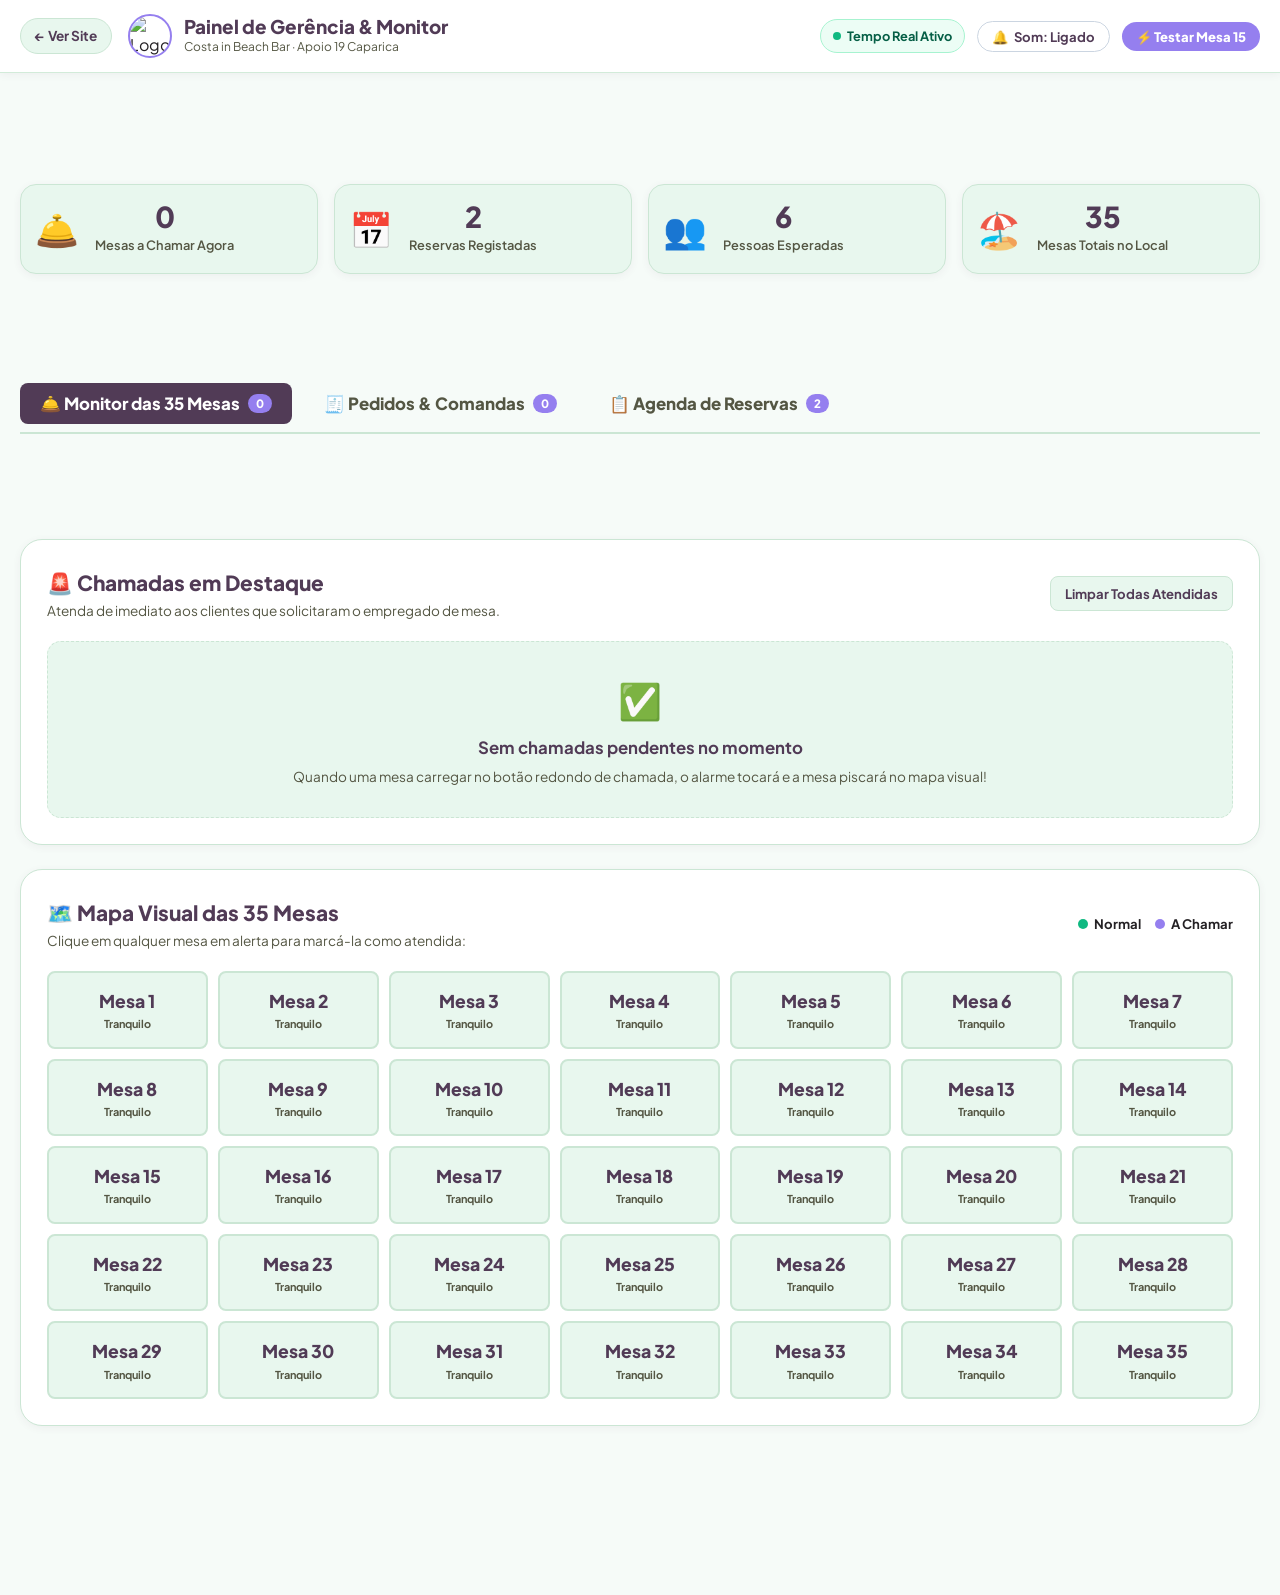
==== commit 98a8eff2: "feat(mesa): ementa digital com Tailwind CSS, carrinho interativo com soma em tempo real e comandas n" ====
--- a/admin.html
+++ b/admin.html
@@ -101,6 +101,9 @@
         <button class="admin-tab-btn active" id="tabBtnMesas" onclick="mudarAbaAdmin('mesas')">
           🛎️ Monitor das 35 Mesas <span class="badge-tab-count" id="badgeTabMesas">0</span>
         </button>
+        <button class="admin-tab-btn" id="tabBtnPedidos" onclick="mudarAbaAdmin('pedidos')">
+          🧾 Pedidos & Comandas <span class="badge-tab-count" id="badgeTabPedidos">0</span>
+        </button>
         <button class="admin-tab-btn" id="tabBtnReservas" onclick="mudarAbaAdmin('reservas')">
           📋 Agenda de Reservas <span class="badge-tab-count" id="badgeTabReservas">0</span>
         </button>
@@ -206,6 +209,25 @@
         </div>
       </section>
 
+      <!-- =========================================================================
+           ABA 3: COMANDAS & PEDIDOS EM TEMPO REAL DAS MESAS (AUTO-ATENDIMENTO)
+           ========================================================================= -->
+      <section class="admin-tab-content" id="tabContentPedidos">
+        <div class="admin-section">
+          <div class="admin-section-header">
+            <div>
+              <h2 class="admin-heading">🧾 Pedidos Recebidos das Mesas</h2>
+              <p class="admin-subheading">Acompanhe os pratos e bebidas pedidos diretamente pelos clientes via QR Code.</p>
+            </div>
+            <button class="btn-clear-all" onclick="limparTodosPedidos()">Limpar Concluídos</button>
+          </div>
+
+          <div id="ordersFeedContainer" class="orders-feed-grid">
+            <!-- Injetado dinamicamente via admin.js -->
+          </div>
+        </div>
+      </section>
+
     </div>
   </main>
 
--- a/style.css
+++ b/style.css
@@ -1366,21 +1366,26 @@
 
 .btn-round-call {
   position: relative;
-  width: 74px;
-  height: 74px;
+  width: 76px;
+  height: 76px;
   border-radius: 50%;
-  background: linear-gradient(135deg, #957fef 0%, #513b56 100%);
-  color: #ffffff;
+  background: #ffffff;
+  color: var(--color-plum);
+  border: 2.5px solid var(--color-lavender);
   display: flex;
   flex-direction: column;
   align-items: center;
   justify-content: center;
-  box-shadow: 0 10px 25px rgba(149, 127, 239, 0.45);
-  transition: transform 0.25s cubic-bezier(0.175, 0.885, 0.32, 1.275);
+  box-shadow: 0 10px 28px rgba(81, 59, 86, 0.16), 0 0 0 3px rgba(149, 127, 239, 0.15);
+  transition: all 0.25s cubic-bezier(0.175, 0.885, 0.32, 1.275);
+  cursor: pointer;
+  z-index: 1000;
 }
 
 .btn-round-call:hover {
-  transform: scale(1.1);
+  transform: scale(1.08) translateY(-2px);
+  box-shadow: 0 14px 34px rgba(81, 59, 86, 0.22), 0 0 0 5px rgba(149, 127, 239, 0.25);
+  border-color: #8168ea;
 }
 
 .bell-wave {
@@ -1388,25 +1393,40 @@
   top: -6px; left: -6px; right: -6px; bottom: -6px;
   border-radius: 50%;
   border: 2px solid var(--color-lavender);
-  animation: bellPulse 2s infinite;
+  animation: bellPulse 2.2s infinite;
   pointer-events: none;
 }
 
 @keyframes bellPulse {
   0% { transform: scale(1); opacity: 0.9; }
-  100% { transform: scale(1.4); opacity: 0; }
+  100% { transform: scale(1.35); opacity: 0; }
 }
 
 .call-icon {
-  font-size: 1.6rem;
+  display: flex;
+  align-items: center;
+  justify-content: center;
   line-height: 1;
 }
 
+.svg-service-bell {
+  width: 32px;
+  height: 32px;
+  filter: drop-shadow(0 2px 4px rgba(81, 59, 86, 0.12));
+  transition: transform 0.2s ease;
+}
+
+.btn-round-call:hover .svg-service-bell {
+  transform: rotate(-8deg) scale(1.06);
+}
+
 .call-text {
-  font-size: 0.62rem;
-  font-weight: 900;
-  letter-spacing: 0.8px;
+  font-size: 0.72rem;
+  font-weight: 800;
+  letter-spacing: 1px;
   margin-top: 2px;
+  color: var(--color-plum);
+  text-transform: uppercase;
 }
 
 /* =============================================================================
@@ -3281,3 +3301,39 @@
     opacity: 1;
   }
 }
+
+
+/* =============================================================================
+   ESTILOS PARA COMANDAS & PEDIDOS DAS MESAS NO PAINEL ADMIN
+   ============================================================================= */
+.orders-feed-grid {
+  display: grid;
+  grid-template-columns: repeat(auto-fill, minmax(320px, 1fr));
+  gap: 20px;
+  margin-top: 16px;
+}
+
+.order-comanda-card {
+  background: #ffffff;
+  border-radius: 18px;
+  border: 1px solid var(--color-sand-border);
+  padding: 18px;
+  box-shadow: 0 4px 16px rgba(81, 59, 86, 0.06);
+  display: flex;
+  flex-direction: column;
+  transition: transform var(--transition-fast);
+}
+
+.order-comanda-card:hover {
+  transform: translateY(-2px);
+  box-shadow: 0 8px 24px rgba(81, 59, 86, 0.1);
+}
+
+.order-pending {
+  border-left: 5px solid var(--color-lavender);
+}
+
+.order-delivered {
+  border-left: 5px solid #10b981;
+  opacity: 0.88;
+}
